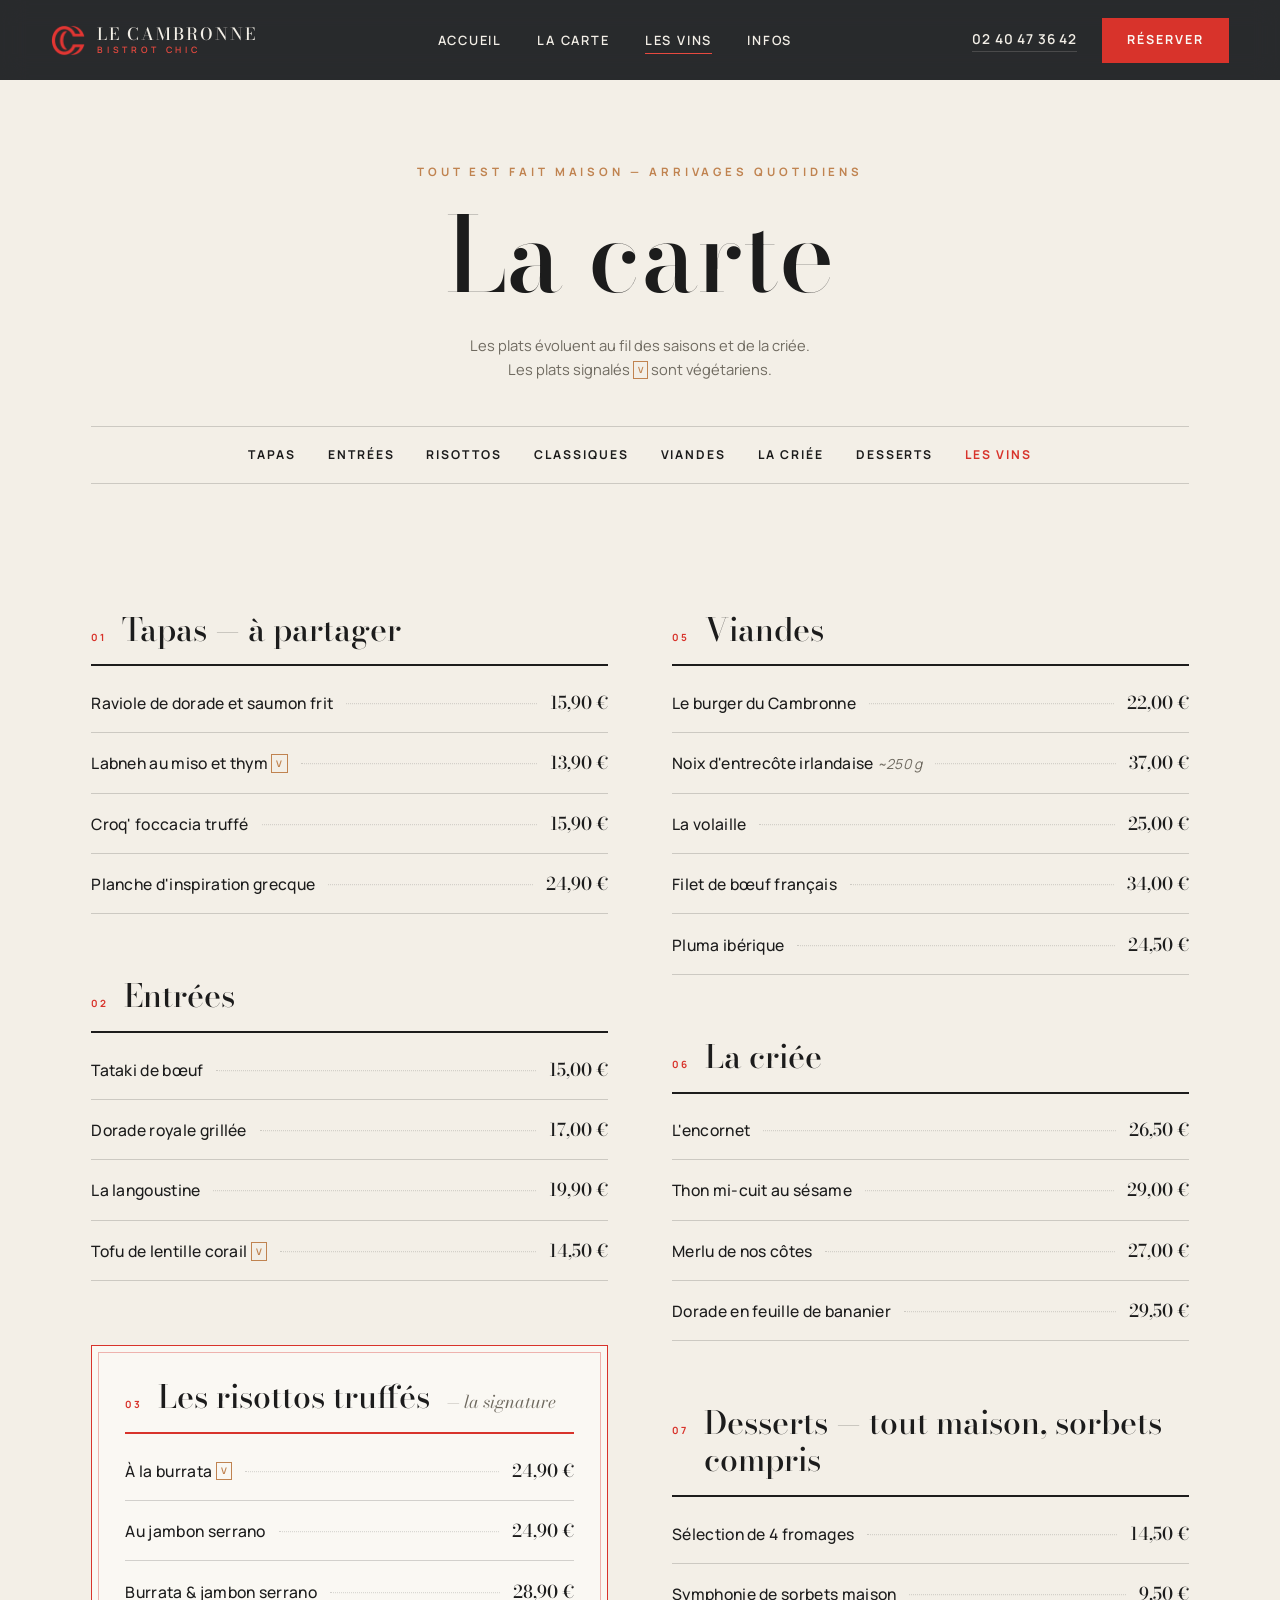
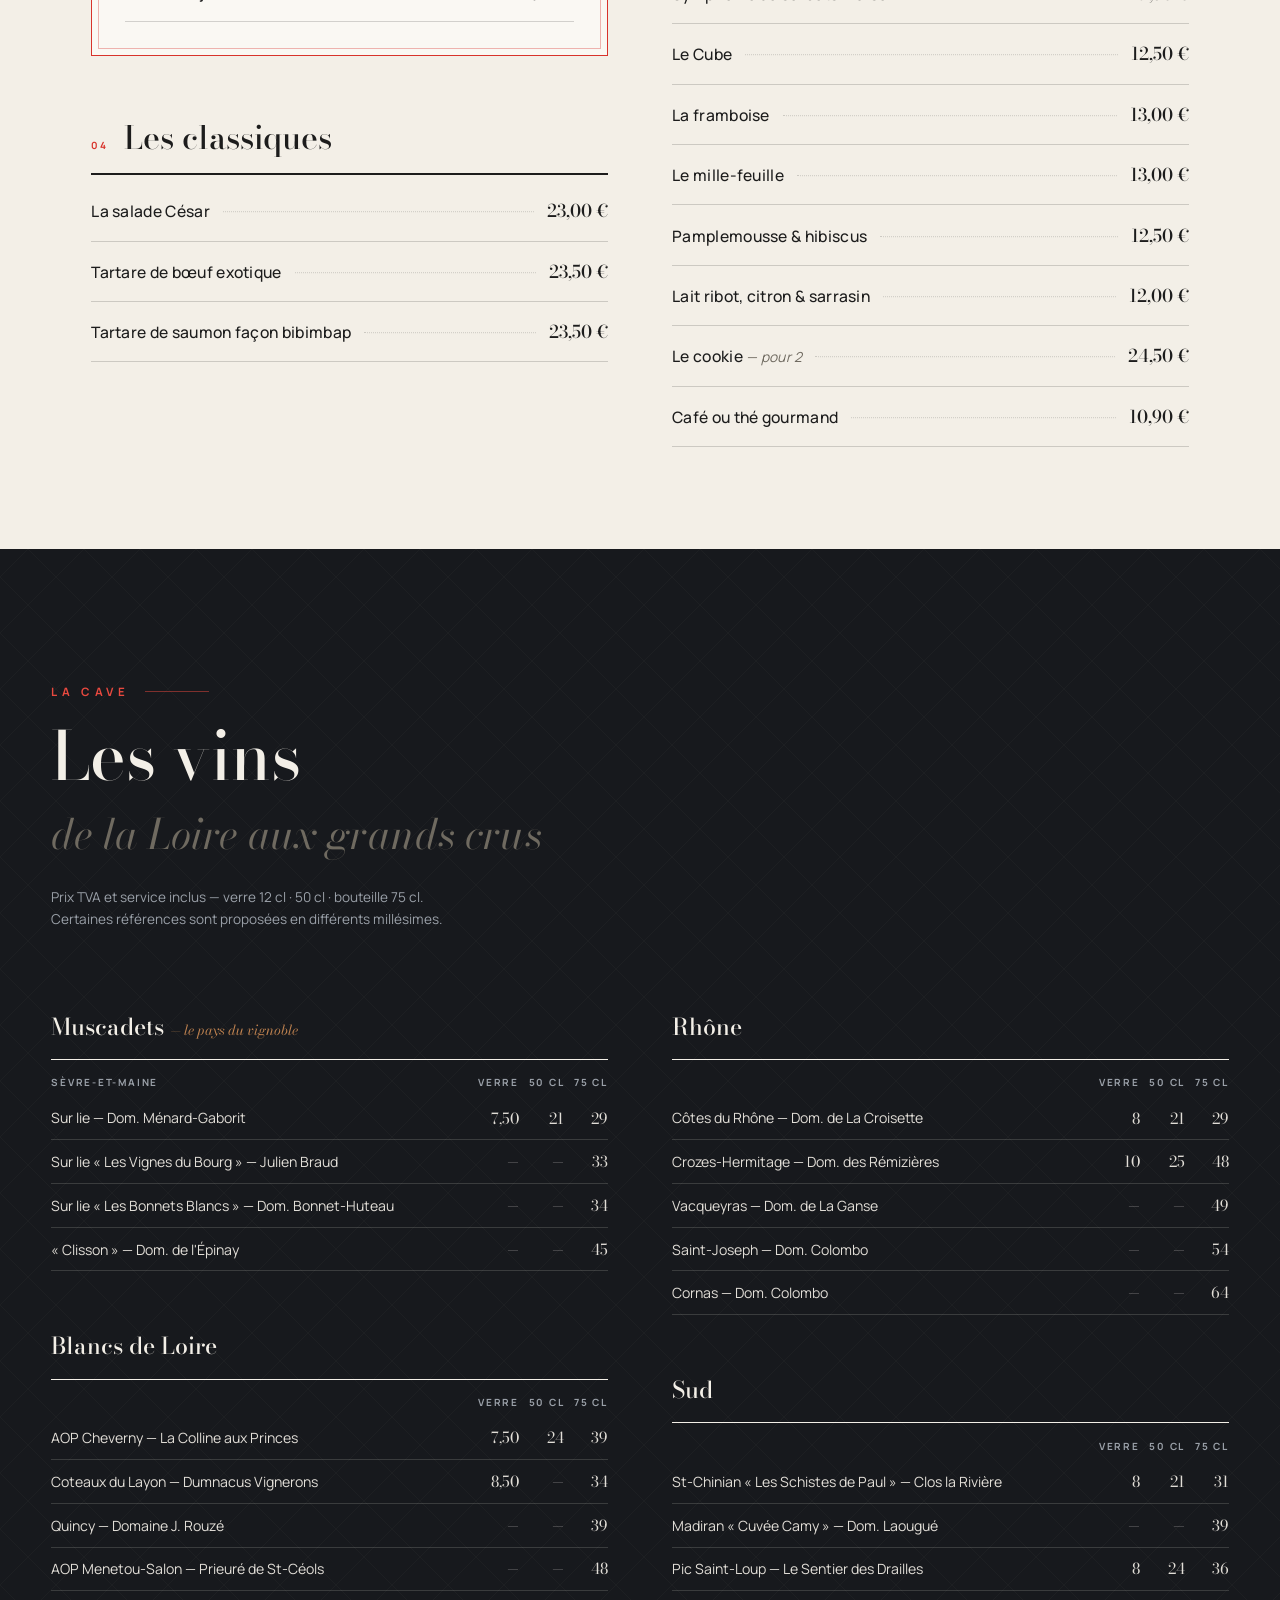
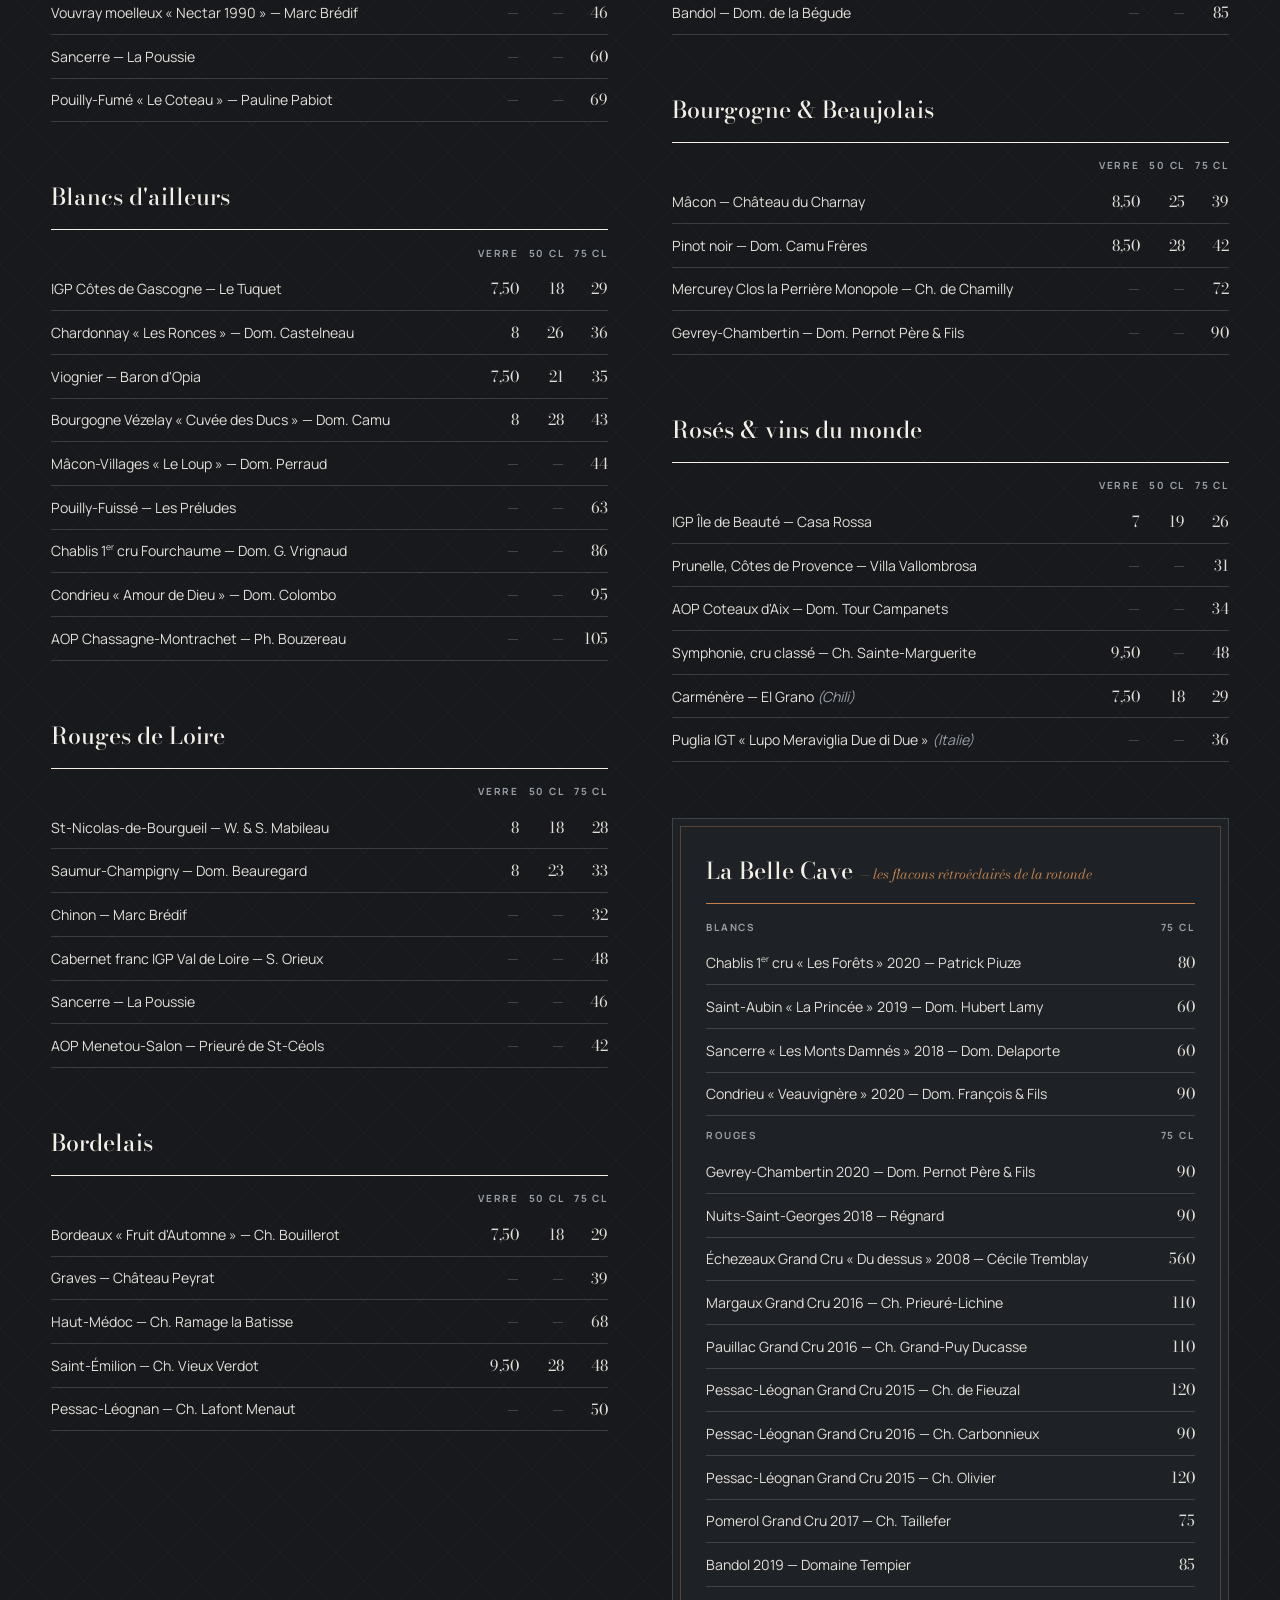
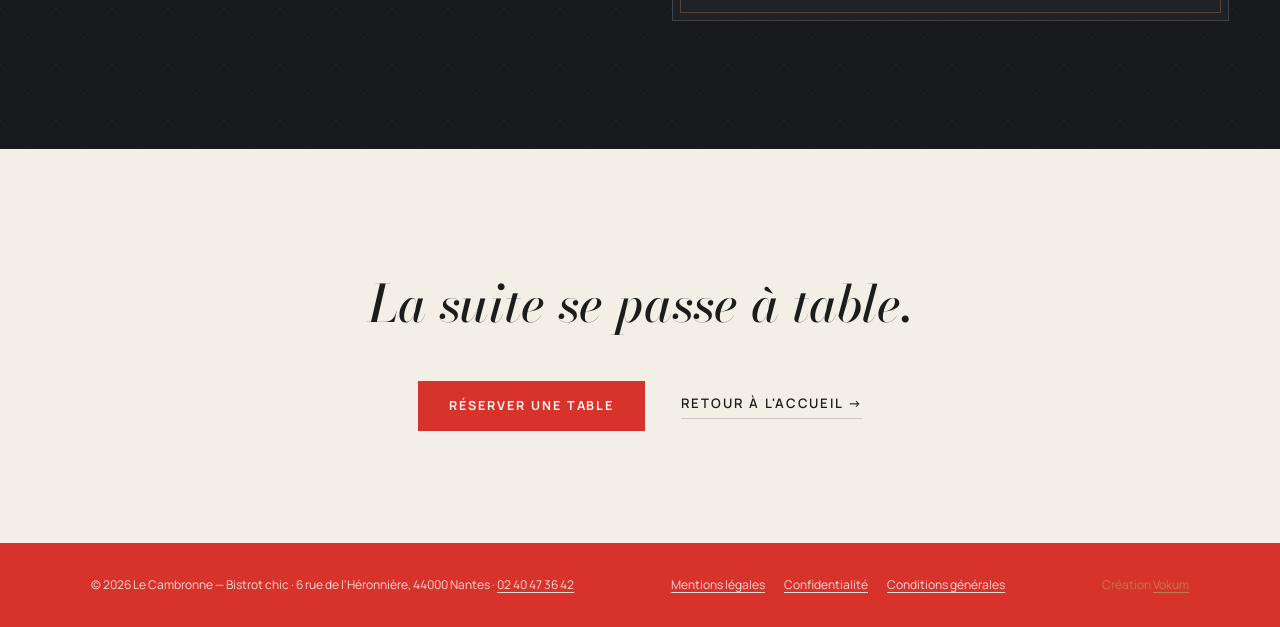
==== carte.html @ c0816c4e "Le Cambronne — intro typographique, pages légales complètes (mentions, confidentialité, CGV), crédit" ====
<!DOCTYPE html>
<html lang="fr">
<head>
  <meta charset="UTF-8">
  <meta name="viewport" content="width=device-width, initial-scale=1.0">
  <title>La carte — Le Cambronne, bistrot chic à Nantes</title>
  <meta name="description" content="Tapas, risottos truffés, criée du jour, viandes et desserts maison — la carte du Cambronne, bistrot chic à Nantes, et sa carte des vins de la Loire aux grands crus.">
  <link rel="canonical" href="https://www.lecambronne-bistrotchic.fr/carte.html">
  <meta property="og:type" content="website">
  <meta property="og:title" content="La carte — Le Cambronne, bistrot chic à Nantes">
  <meta property="og:description" content="Tapas, risottos truffés, criée du jour et desserts maison. 100 % fait maison, arrivages quotidiens.">
  <meta property="og:image" content="https://www.lecambronne-bistrotchic.fr/assets/img/table-dressage-bibliotheque.jpg">
  <meta property="og:locale" content="fr_FR">
  <link rel="icon" type="image/png" href="assets/img/le_c.png">
  <link rel="preconnect" href="https://fonts.googleapis.com">
  <link rel="preconnect" href="https://fonts.gstatic.com" crossorigin>
  <link href="https://fonts.googleapis.com/css2?family=Bodoni+Moda:ital,opsz,wght@0,6..96,400;0,6..96,500;0,6..96,600;1,6..96,400;1,6..96,500&family=Manrope:wght@400;500;600;700&display=swap" rel="stylesheet">
  <link rel="stylesheet" href="styles.css">
  <link rel="stylesheet" href="carte.css">
</head>
<body class="page-carte">

  <header class="nav nav--fond" id="nav">
    <div class="nav__inner">
      <a class="nav__brand" href="index.html" aria-label="Le Cambronne — accueil">
        <img src="assets/img/le_c.png" alt="" width="34" height="34" class="nav__c">
        <span class="nav__name">Le&nbsp;Cambronne<em>Bistrot&nbsp;chic</em></span>
      </a>
      <nav class="nav__links" aria-label="Navigation principale">
        <a href="index.html">Accueil</a>
        <a href="#carte" class="actif">La carte</a>
        <a href="#vins">Les vins</a>
        <a href="index.html#infos">Infos</a>
      </nav>
      <div class="nav__actions">
        <a class="nav__tel" href="tel:+33240473642">02 40 47 36 42</a>
        <a class="btn btn--rouge" href="https://app.overfull.fr/booking/?key_id=eyJ0eXAiOiJKV1QiLCJhbGciOiJIUzI1NiJ9.eyJrZXkiOjM5OH0.rPe6TVAcPLuRfk063mEUmEJoc5pPB_0tdmh7DfiwfVk&source=Web" target="_blank" rel="noopener">Réserver</a>
      </div>
      <button class="nav__burger" id="burger" aria-label="Ouvrir le menu" aria-expanded="false">
        <span></span><span></span>
      </button>
    </div>
  </header>

  <div class="mobilemenu" id="mobilemenu" aria-hidden="true">
    <nav class="mobilemenu__links" aria-label="Menu mobile">
      <a href="index.html"><small>·</small>Accueil</a>
      <a href="#carte"><small>I</small>La carte</a>
      <a href="#vins"><small>II</small>Les vins</a>
      <a href="index.html#infos"><small>III</small>Infos pratiques</a>
    </nav>
    <div class="mobilemenu__foot">
      <a class="btn btn--rouge" href="https://app.overfull.fr/booking/?key_id=eyJ0eXAiOiJKV1QiLCJhbGciOiJIUzI1NiJ9.eyJrZXkiOjM5OH0.rPe6TVAcPLuRfk063mEUmEJoc5pPB_0tdmh7DfiwfVk&source=Web" target="_blank" rel="noopener">Réserver une table</a>
      <a href="tel:+33240473642">02 40 47 36 42</a>
      <p>6 rue de l'Héronnière, Nantes — 7 j/7</p>
    </div>
  </div>

  <main>

    <!-- ===================== EN-TÊTE DE CARTE ===================== -->
    <section class="carte-hero">
      <p class="carte-hero__sur">Tout est fait maison — arrivages quotidiens</p>
      <h1 class="carte-hero__titre">La carte</h1>
      <p class="carte-hero__note">Les plats évoluent au fil des saisons et de la criée.<br>
      Les plats signalés <span class="veg" aria-label="végétarien">V</span> sont végétariens.</p>
      <nav class="carte-hero__sommaire" aria-label="Sommaire de la carte">
        <a href="#tapas">Tapas</a>
        <a href="#entrees">Entrées</a>
        <a href="#risottos">Risottos</a>
        <a href="#classiques">Classiques</a>
        <a href="#viandes">Viandes</a>
        <a href="#criee">La criée</a>
        <a href="#desserts">Desserts</a>
        <a href="#vins" class="carte-hero__sommaire-vins">Les vins</a>
      </nav>
    </section>

    <!-- ===================== LA CARTE ===================== -->
    <section class="menu" id="carte">

      <div class="menu__colonne">

        <article class="menu__bloc reveal" id="tapas">
          <h2><span>01</span>Tapas — à partager</h2>
          <ul class="plats">
            <li><div class="plats__ligne"><h3>Raviole de dorade et saumon frit</h3><span class="plats__filet"></span><p class="plats__prix">15,90&nbsp;€</p></div></li>
            <li><div class="plats__ligne"><h3>Labneh au miso et thym <span class="veg">V</span></h3><span class="plats__filet"></span><p class="plats__prix">13,90&nbsp;€</p></div></li>
            <li><div class="plats__ligne"><h3>Croq' foccacia truffé</h3><span class="plats__filet"></span><p class="plats__prix">15,90&nbsp;€</p></div></li>
            <li><div class="plats__ligne"><h3>Planche d'inspiration grecque</h3><span class="plats__filet"></span><p class="plats__prix">24,90&nbsp;€</p></div></li>
          </ul>
        </article>

        <article class="menu__bloc reveal" id="entrees">
          <h2><span>02</span>Entrées</h2>
          <ul class="plats">
            <li><div class="plats__ligne"><h3>Tataki de bœuf</h3><span class="plats__filet"></span><p class="plats__prix">15,00&nbsp;€</p></div></li>
            <li><div class="plats__ligne"><h3>Dorade royale grillée</h3><span class="plats__filet"></span><p class="plats__prix">17,00&nbsp;€</p></div></li>
            <li><div class="plats__ligne"><h3>La langoustine</h3><span class="plats__filet"></span><p class="plats__prix">19,90&nbsp;€</p></div></li>
            <li><div class="plats__ligne"><h3>Tofu de lentille corail <span class="veg">V</span></h3><span class="plats__filet"></span><p class="plats__prix">14,50&nbsp;€</p></div></li>
          </ul>
        </article>

        <article class="menu__bloc menu__bloc--signature reveal" id="risottos">
          <h2><span>03</span>Les risottos truffés <em>— la signature</em></h2>
          <ul class="plats">
            <li><div class="plats__ligne"><h3>À la burrata <span class="veg">V</span></h3><span class="plats__filet"></span><p class="plats__prix">24,90&nbsp;€</p></div></li>
            <li><div class="plats__ligne"><h3>Au jambon serrano</h3><span class="plats__filet"></span><p class="plats__prix">24,90&nbsp;€</p></div></li>
            <li><div class="plats__ligne"><h3>Burrata &amp; jambon serrano</h3><span class="plats__filet"></span><p class="plats__prix">28,90&nbsp;€</p></div></li>
          </ul>
        </article>

        <article class="menu__bloc reveal" id="classiques">
          <h2><span>04</span>Les classiques</h2>
          <ul class="plats">
            <li><div class="plats__ligne"><h3>La salade César</h3><span class="plats__filet"></span><p class="plats__prix">23,00&nbsp;€</p></div></li>
            <li><div class="plats__ligne"><h3>Tartare de bœuf exotique</h3><span class="plats__filet"></span><p class="plats__prix">23,50&nbsp;€</p></div></li>
            <li><div class="plats__ligne"><h3>Tartare de saumon façon bibimbap</h3><span class="plats__filet"></span><p class="plats__prix">23,50&nbsp;€</p></div></li>
          </ul>
        </article>

      </div>

      <div class="menu__colonne">

        <article class="menu__bloc reveal" id="viandes">
          <h2><span>05</span>Viandes</h2>
          <ul class="plats">
            <li><div class="plats__ligne"><h3>Le burger du Cambronne</h3><span class="plats__filet"></span><p class="plats__prix">22,00&nbsp;€</p></div></li>
            <li><div class="plats__ligne"><h3>Noix d'entrecôte irlandaise <em>~250&nbsp;g</em></h3><span class="plats__filet"></span><p class="plats__prix">37,00&nbsp;€</p></div></li>
            <li><div class="plats__ligne"><h3>La volaille</h3><span class="plats__filet"></span><p class="plats__prix">25,00&nbsp;€</p></div></li>
            <li><div class="plats__ligne"><h3>Filet de bœuf français</h3><span class="plats__filet"></span><p class="plats__prix">34,00&nbsp;€</p></div></li>
            <li><div class="plats__ligne"><h3>Pluma ibérique</h3><span class="plats__filet"></span><p class="plats__prix">24,50&nbsp;€</p></div></li>
          </ul>
        </article>

        <article class="menu__bloc reveal" id="criee">
          <h2><span>06</span>La criée</h2>
          <ul class="plats">
            <li><div class="plats__ligne"><h3>L'encornet</h3><span class="plats__filet"></span><p class="plats__prix">26,50&nbsp;€</p></div></li>
            <li><div class="plats__ligne"><h3>Thon mi-cuit au sésame</h3><span class="plats__filet"></span><p class="plats__prix">29,00&nbsp;€</p></div></li>
            <li><div class="plats__ligne"><h3>Merlu de nos côtes</h3><span class="plats__filet"></span><p class="plats__prix">27,00&nbsp;€</p></div></li>
            <li><div class="plats__ligne"><h3>Dorade en feuille de bananier</h3><span class="plats__filet"></span><p class="plats__prix">29,50&nbsp;€</p></div></li>
          </ul>
        </article>

        <article class="menu__bloc reveal" id="desserts">
          <h2><span>07</span>Desserts — tout maison, sorbets compris</h2>
          <ul class="plats">
            <li><div class="plats__ligne"><h3>Sélection de 4 fromages</h3><span class="plats__filet"></span><p class="plats__prix">14,50&nbsp;€</p></div></li>
            <li><div class="plats__ligne"><h3>Symphonie de sorbets maison</h3><span class="plats__filet"></span><p class="plats__prix">9,50&nbsp;€</p></div></li>
            <li><div class="plats__ligne"><h3>Le Cube</h3><span class="plats__filet"></span><p class="plats__prix">12,50&nbsp;€</p></div></li>
            <li><div class="plats__ligne"><h3>La framboise</h3><span class="plats__filet"></span><p class="plats__prix">13,00&nbsp;€</p></div></li>
            <li><div class="plats__ligne"><h3>Le mille-feuille</h3><span class="plats__filet"></span><p class="plats__prix">13,00&nbsp;€</p></div></li>
            <li><div class="plats__ligne"><h3>Pamplemousse &amp; hibiscus</h3><span class="plats__filet"></span><p class="plats__prix">12,50&nbsp;€</p></div></li>
            <li><div class="plats__ligne"><h3>Lait ribot, citron &amp; sarrasin</h3><span class="plats__filet"></span><p class="plats__prix">12,00&nbsp;€</p></div></li>
            <li><div class="plats__ligne"><h3>Le cookie <em>— pour 2</em></h3><span class="plats__filet"></span><p class="plats__prix">24,50&nbsp;€</p></div></li>
            <li><div class="plats__ligne"><h3>Café ou thé gourmand</h3><span class="plats__filet"></span><p class="plats__prix">10,90&nbsp;€</p></div></li>
          </ul>
        </article>

      </div>
    </section>

    <!-- ===================== LES VINS ===================== -->
    <section class="vins" id="vins">
      <div class="vins__entete reveal">
        <p class="acte__numero acte__numero--rouge">La cave</p>
        <h2 class="acte__titre">Les vins<br><em>de la Loire aux grands crus</em></h2>
        <p class="vins__note">Prix TVA et service inclus — verre 12&nbsp;cl · 50&nbsp;cl · bouteille 75&nbsp;cl.<br>Certaines références sont proposées en différents millésimes.</p>
      </div>

      <div class="vins__grille">

        <article class="vins__bloc reveal">
          <h3>Muscadets <em>— le pays du vignoble</em></h3>
          <table class="vins__table">
            <thead><tr><th scope="col">Sèvre-et-Maine</th><th scope="col">Verre</th><th scope="col">50&nbsp;cl</th><th scope="col">75&nbsp;cl</th></tr></thead>
            <tbody>
              <tr><td>Sur lie — Dom. Ménard-Gaborit</td><td>7,50</td><td>21</td><td>29</td></tr>
              <tr><td>Sur lie « Les Vignes du Bourg » — Julien Braud</td><td>—</td><td>—</td><td>33</td></tr>
              <tr><td>Sur lie « Les Bonnets Blancs » — Dom. Bonnet-Huteau</td><td>—</td><td>—</td><td>34</td></tr>
              <tr><td>« Clisson » — Dom. de l'Épinay</td><td>—</td><td>—</td><td>45</td></tr>
            </tbody>
          </table>
        </article>

        <article class="vins__bloc reveal">
          <h3>Blancs de Loire</h3>
          <table class="vins__table">
            <thead><tr><th scope="col"></th><th scope="col">Verre</th><th scope="col">50&nbsp;cl</th><th scope="col">75&nbsp;cl</th></tr></thead>
            <tbody>
              <tr><td>AOP Cheverny — La Colline aux Princes</td><td>7,50</td><td>24</td><td>39</td></tr>
              <tr><td>Coteaux du Layon — Dumnacus Vignerons</td><td>8,50</td><td>—</td><td>34</td></tr>
              <tr><td>Quincy — Domaine J. Rouzé</td><td>—</td><td>—</td><td>39</td></tr>
              <tr><td>AOP Menetou-Salon — Prieuré de St-Céols</td><td>—</td><td>—</td><td>48</td></tr>
              <tr><td>Vouvray moelleux « Nectar 1990 » — Marc Brédif</td><td>—</td><td>—</td><td>46</td></tr>
              <tr><td>Sancerre — La Poussie</td><td>—</td><td>—</td><td>60</td></tr>
              <tr><td>Pouilly-Fumé « Le Coteau » — Pauline Pabiot</td><td>—</td><td>—</td><td>69</td></tr>
            </tbody>
          </table>
        </article>

        <article class="vins__bloc reveal">
          <h3>Blancs d'ailleurs</h3>
          <table class="vins__table">
            <thead><tr><th scope="col"></th><th scope="col">Verre</th><th scope="col">50&nbsp;cl</th><th scope="col">75&nbsp;cl</th></tr></thead>
            <tbody>
              <tr><td>IGP Côtes de Gascogne — Le Tuquet</td><td>7,50</td><td>18</td><td>29</td></tr>
              <tr><td>Chardonnay « Les Ronces » — Dom. Castelneau</td><td>8</td><td>26</td><td>36</td></tr>
              <tr><td>Viognier — Baron d'Opia</td><td>7,50</td><td>21</td><td>35</td></tr>
              <tr><td>Bourgogne Vézelay « Cuvée des Ducs » — Dom. Camu</td><td>8</td><td>28</td><td>43</td></tr>
              <tr><td>Mâcon-Villages « Le Loup » — Dom. Perraud</td><td>—</td><td>—</td><td>44</td></tr>
              <tr><td>Pouilly-Fuissé — Les Préludes</td><td>—</td><td>—</td><td>63</td></tr>
              <tr><td>Chablis 1<sup>er</sup> cru Fourchaume — Dom. G. Vrignaud</td><td>—</td><td>—</td><td>86</td></tr>
              <tr><td>Condrieu « Amour de Dieu » — Dom. Colombo</td><td>—</td><td>—</td><td>95</td></tr>
              <tr><td>AOP Chassagne-Montrachet — Ph. Bouzereau</td><td>—</td><td>—</td><td>105</td></tr>
            </tbody>
          </table>
        </article>

        <article class="vins__bloc reveal">
          <h3>Rouges de Loire</h3>
          <table class="vins__table">
            <thead><tr><th scope="col"></th><th scope="col">Verre</th><th scope="col">50&nbsp;cl</th><th scope="col">75&nbsp;cl</th></tr></thead>
            <tbody>
              <tr><td>St-Nicolas-de-Bourgueil — W. &amp; S. Mabileau</td><td>8</td><td>18</td><td>28</td></tr>
              <tr><td>Saumur-Champigny — Dom. Beauregard</td><td>8</td><td>23</td><td>33</td></tr>
              <tr><td>Chinon — Marc Brédif</td><td>—</td><td>—</td><td>32</td></tr>
              <tr><td>Cabernet franc IGP Val de Loire — S. Orieux</td><td>—</td><td>—</td><td>48</td></tr>
              <tr><td>Sancerre — La Poussie</td><td>—</td><td>—</td><td>46</td></tr>
              <tr><td>AOP Menetou-Salon — Prieuré de St-Céols</td><td>—</td><td>—</td><td>42</td></tr>
            </tbody>
          </table>
        </article>

        <article class="vins__bloc reveal">
          <h3>Bordelais</h3>
          <table class="vins__table">
            <thead><tr><th scope="col"></th><th scope="col">Verre</th><th scope="col">50&nbsp;cl</th><th scope="col">75&nbsp;cl</th></tr></thead>
            <tbody>
              <tr><td>Bordeaux « Fruit d'Automne » — Ch. Bouillerot</td><td>7,50</td><td>18</td><td>29</td></tr>
              <tr><td>Graves — Château Peyrat</td><td>—</td><td>—</td><td>39</td></tr>
              <tr><td>Haut-Médoc — Ch. Ramage la Batisse</td><td>—</td><td>—</td><td>68</td></tr>
              <tr><td>Saint-Émilion — Ch. Vieux Verdot</td><td>9,50</td><td>28</td><td>48</td></tr>
              <tr><td>Pessac-Léognan — Ch. Lafont Menaut</td><td>—</td><td>—</td><td>50</td></tr>
            </tbody>
          </table>
        </article>

        <article class="vins__bloc reveal">
          <h3>Rhône</h3>
          <table class="vins__table">
            <thead><tr><th scope="col"></th><th scope="col">Verre</th><th scope="col">50&nbsp;cl</th><th scope="col">75&nbsp;cl</th></tr></thead>
            <tbody>
              <tr><td>Côtes du Rhône — Dom. de La Croisette</td><td>8</td><td>21</td><td>29</td></tr>
              <tr><td>Crozes-Hermitage — Dom. des Rémizières</td><td>10</td><td>25</td><td>48</td></tr>
              <tr><td>Vacqueyras — Dom. de La Ganse</td><td>—</td><td>—</td><td>49</td></tr>
              <tr><td>Saint-Joseph — Dom. Colombo</td><td>—</td><td>—</td><td>54</td></tr>
              <tr><td>Cornas — Dom. Colombo</td><td>—</td><td>—</td><td>64</td></tr>
            </tbody>
          </table>
        </article>

        <article class="vins__bloc reveal">
          <h3>Sud</h3>
          <table class="vins__table">
            <thead><tr><th scope="col"></th><th scope="col">Verre</th><th scope="col">50&nbsp;cl</th><th scope="col">75&nbsp;cl</th></tr></thead>
            <tbody>
              <tr><td>St-Chinian « Les Schistes de Paul » — Clos la Rivière</td><td>8</td><td>21</td><td>31</td></tr>
              <tr><td>Madiran « Cuvée Camy » — Dom. Laougué</td><td>—</td><td>—</td><td>39</td></tr>
              <tr><td>Pic Saint-Loup — Le Sentier des Drailles</td><td>8</td><td>24</td><td>36</td></tr>
              <tr><td>Bandol — Dom. de la Bégude</td><td>—</td><td>—</td><td>85</td></tr>
            </tbody>
          </table>
        </article>

        <article class="vins__bloc reveal">
          <h3>Bourgogne &amp; Beaujolais</h3>
          <table class="vins__table">
            <thead><tr><th scope="col"></th><th scope="col">Verre</th><th scope="col">50&nbsp;cl</th><th scope="col">75&nbsp;cl</th></tr></thead>
            <tbody>
              <tr><td>Mâcon — Château du Charnay</td><td>8,50</td><td>25</td><td>39</td></tr>
              <tr><td>Pinot noir — Dom. Camu Frères</td><td>8,50</td><td>28</td><td>42</td></tr>
              <tr><td>Mercurey Clos la Perrière Monopole — Ch. de Chamilly</td><td>—</td><td>—</td><td>72</td></tr>
              <tr><td>Gevrey-Chambertin — Dom. Pernot Père &amp; Fils</td><td>—</td><td>—</td><td>90</td></tr>
            </tbody>
          </table>
        </article>

        <article class="vins__bloc reveal">
          <h3>Rosés &amp; vins du monde</h3>
          <table class="vins__table">
            <thead><tr><th scope="col"></th><th scope="col">Verre</th><th scope="col">50&nbsp;cl</th><th scope="col">75&nbsp;cl</th></tr></thead>
            <tbody>
              <tr><td>IGP Île de Beauté — Casa Rossa</td><td>7</td><td>19</td><td>26</td></tr>
              <tr><td>Prunelle, Côtes de Provence — Villa Vallombrosa</td><td>—</td><td>—</td><td>31</td></tr>
              <tr><td>AOP Coteaux d'Aix — Dom. Tour Campanets</td><td>—</td><td>—</td><td>34</td></tr>
              <tr><td>Symphonie, cru classé — Ch. Sainte-Marguerite</td><td>9,50</td><td>—</td><td>48</td></tr>
              <tr><td>Carménère — El Grano <em>(Chili)</em></td><td>7,50</td><td>18</td><td>29</td></tr>
              <tr><td>Puglia IGT « Lupo Meraviglia Due di Due » <em>(Italie)</em></td><td>—</td><td>—</td><td>36</td></tr>
            </tbody>
          </table>
        </article>

        <article class="vins__bloc vins__bloc--belle reveal">
          <h3>La Belle Cave <em>— les flacons rétroéclairés de la rotonde</em></h3>
          <table class="vins__table">
            <thead><tr><th scope="col">Blancs</th><th scope="col" colspan="3">75&nbsp;cl</th></tr></thead>
            <tbody>
              <tr><td>Chablis 1<sup>er</sup> cru « Les Forêts » 2020 — Patrick Piuze</td><td colspan="3">80</td></tr>
              <tr><td>Saint-Aubin « La Princée » 2019 — Dom. Hubert Lamy</td><td colspan="3">60</td></tr>
              <tr><td>Sancerre « Les Monts Damnés » 2018 — Dom. Delaporte</td><td colspan="3">60</td></tr>
              <tr><td>Condrieu « Veauvignère » 2020 — Dom. François &amp; Fils</td><td colspan="3">90</td></tr>
            </tbody>
            <thead><tr><th scope="col">Rouges</th><th scope="col" colspan="3">75&nbsp;cl</th></tr></thead>
            <tbody>
              <tr><td>Gevrey-Chambertin 2020 — Dom. Pernot Père &amp; Fils</td><td colspan="3">90</td></tr>
              <tr><td>Nuits-Saint-Georges 2018 — Régnard</td><td colspan="3">90</td></tr>
              <tr><td>Échezeaux Grand Cru « Du dessus » 2008 — Cécile Tremblay</td><td colspan="3">560</td></tr>
              <tr><td>Margaux Grand Cru 2016 — Ch. Prieuré-Lichine</td><td colspan="3">110</td></tr>
              <tr><td>Pauillac Grand Cru 2016 — Ch. Grand-Puy Ducasse</td><td colspan="3">110</td></tr>
              <tr><td>Pessac-Léognan Grand Cru 2015 — Ch. de Fieuzal</td><td colspan="3">120</td></tr>
              <tr><td>Pessac-Léognan Grand Cru 2016 — Ch. Carbonnieux</td><td colspan="3">90</td></tr>
              <tr><td>Pessac-Léognan Grand Cru 2015 — Ch. Olivier</td><td colspan="3">120</td></tr>
              <tr><td>Pomerol Grand Cru 2017 — Ch. Taillefer</td><td colspan="3">75</td></tr>
              <tr><td>Bandol 2019 — Domaine Tempier</td><td colspan="3">85</td></tr>
            </tbody>
          </table>
        </article>

      </div>
    </section>

    <!-- ===================== CTA FINAL ===================== -->
    <section class="carte-cta">
      <p class="carte-cta__phrase reveal">La suite se passe à table.</p>
      <div class="carte-cta__actions reveal">
        <a class="btn btn--rouge btn--grand" href="https://app.overfull.fr/booking/?key_id=eyJ0eXAiOiJKV1QiLCJhbGciOiJIUzI1NiJ9.eyJrZXkiOjM5OH0.rPe6TVAcPLuRfk063mEUmEJoc5pPB_0tdmh7DfiwfVk&source=Web" target="_blank" rel="noopener">Réserver une table</a>
        <a class="hero__lien-carte" href="index.html">Retour à l'accueil <span aria-hidden="true">→</span></a>
      </div>
    </section>

  </main>

  <footer class="footer footer--simple">
    <div class="footer__mentions">
      <p>© <span id="annee">2026</span> Le Cambronne — Bistrot chic · 6 rue de l'Héronnière, 44000 Nantes · <a href="tel:+33240473642">02 40 47 36 42</a></p>
      <p class="footer__liens">
        <a href="mentions-legales.html">Mentions légales</a>
        <a href="confidentialite.html">Confidentialité</a>
        <a href="cgv.html">Conditions générales</a>
      </p>
      <p class="footer__credit">Création <a href="https://vokumagency.com" target="_blank" rel="noopener">Vokum</a></p>
    </div>
  </footer>

  <script src="main.js" defer></script>
</body>
</html>
---- styles.css ----
/* ==========================================================================
   LE CAMBRONNE — Bistrot chic, Nantes Graslin
   DA « Velours & Charbon » : rouge Cambronne, charbon, cuivre, ivoire.
   Bodoni Moda (didone) + Manrope (labels & corps).
   ========================================================================== */

:root {
  --charbon: #17191d;
  --charbon-2: #1e2126;
  --charbon-3: #262a30;
  --ivoire: #f3efe7;
  --ivoire-2: #eae4d8;
  --blanc: #faf8f3;
  --encre: #1c1c1c;
  --rouge: #d8332b;
  --rouge-vif: #e8493f;
  --cuivre: #c08350;
  --gris-nuit: #9aa0a8;
  --gris-jour: #6f6a60;
  --filet-nuit: rgba(243, 239, 231, 0.16);
  --filet-jour: rgba(28, 28, 28, 0.18);

  --didone: "Bodoni Moda", "Didot", serif;
  --sans: "Manrope", "Helvetica Neue", sans-serif;

  --gouttiere: clamp(1.25rem, 4vw, 4.5rem);
  --transition-douce: cubic-bezier(0.22, 1, 0.36, 1);
  --transition-scene: cubic-bezier(0.7, 0, 0.2, 1);
}

* { margin: 0; padding: 0; box-sizing: border-box; }

html { scroll-behavior: smooth; }

body {
  font-family: var(--sans);
  font-size: 1rem;
  line-height: 1.65;
  color: var(--encre);
  background: var(--charbon);
  -webkit-font-smoothing: antialiased;
}

img { display: block; max-width: 100%; height: auto; }

a { color: inherit; }

sup { font-size: 0.6em; }

::selection { background: var(--rouge); color: var(--ivoire); }

/* ==========================================================================
   Boutons & liens
   ========================================================================== */

.btn {
  display: inline-block;
  font-family: var(--sans);
  font-size: 0.78rem;
  font-weight: 700;
  letter-spacing: 0.16em;
  text-transform: uppercase;
  text-decoration: none;
  padding: 0.9em 1.9em;
  border: 1px solid transparent;
  transition: background-color 0.35s var(--transition-douce),
              color 0.35s var(--transition-douce),
              border-color 0.35s var(--transition-douce);
}

.btn--grand { padding: 1.1em 2.4em; }

.btn--rouge {
  background: var(--rouge);
  color: var(--blanc);
  border-color: var(--rouge);
}
.btn--rouge:hover { background: transparent; color: var(--rouge-vif); border-color: var(--rouge-vif); }
.acte--ivoire .btn--rouge:hover, .acte--blanc .btn--rouge:hover { color: var(--rouge); border-color: var(--rouge); }

.btn--encre {
  background: transparent;
  color: var(--encre);
  border-color: var(--encre);
}
.btn--encre:hover { background: var(--encre); color: var(--ivoire); }

.btn--ivoire {
  background: transparent;
  color: var(--ivoire);
  border-color: var(--filet-nuit);
}
.btn--ivoire:hover { border-color: var(--ivoire); background: var(--ivoire); color: var(--charbon); }

/* ==========================================================================
   Navigation
   ========================================================================== */

.nav {
  position: fixed;
  inset: 0 0 auto 0;
  z-index: 100;
  transition: background-color 0.4s ease, box-shadow 0.4s ease, transform 0.4s var(--transition-douce);
}

.nav--fond {
  background: rgba(23, 25, 29, 0.92);
  backdrop-filter: blur(12px);
  -webkit-backdrop-filter: blur(12px);
  box-shadow: 0 1px 0 var(--filet-nuit);
}

.nav--cache { transform: translateY(-100%); }

.nav__inner {
  display: flex;
  align-items: center;
  justify-content: space-between;
  gap: 2rem;
  padding: 1.1rem var(--gouttiere);
}

.nav__brand {
  display: flex;
  align-items: center;
  gap: 0.75rem;
  text-decoration: none;
  color: var(--ivoire);
}

.nav__c { width: 34px; height: 34px; }

.nav__name {
  font-family: var(--didone);
  font-size: 1.05rem;
  font-weight: 500;
  letter-spacing: 0.12em;
  text-transform: uppercase;
  display: flex;
  flex-direction: column;
  line-height: 1.15;
}

.nav__name em {
  font-family: var(--sans);
  font-style: normal;
  font-size: 0.55rem;
  font-weight: 600;
  letter-spacing: 0.42em;
  color: var(--rouge-vif);
  text-transform: uppercase;
}

.nav__links {
  display: flex;
  gap: 2.2rem;
}

.nav__links a {
  position: relative;
  font-size: 0.8rem;
  font-weight: 600;
  letter-spacing: 0.14em;
  text-transform: uppercase;
  text-decoration: none;
  color: var(--ivoire);
  padding: 0.3em 0;
}

.nav__links a::after {
  content: "";
  position: absolute;
  left: 0; bottom: 0;
  width: 100%;
  height: 1px;
  background: var(--rouge-vif);
  transform: scaleX(0);
  transform-origin: right;
  transition: transform 0.4s var(--transition-douce);
}

.nav__links a:hover::after,
.nav__links a.actif::after {
  transform: scaleX(1);
  transform-origin: left;
}

.nav__actions { display: flex; align-items: center; gap: 1.6rem; }

.nav__tel {
  font-size: 0.85rem;
  font-weight: 600;
  letter-spacing: 0.06em;
  color: var(--ivoire);
  text-decoration: none;
  border-bottom: 1px solid var(--filet-nuit);
  transition: border-color 0.3s ease, color 0.3s ease;
}
.nav__tel:hover { color: var(--cuivre); border-color: var(--cuivre); }

.nav__burger {
  display: none;
  background: none;
  border: 0;
  width: 40px;
  height: 40px;
  cursor: pointer;
  flex-direction: column;
  justify-content: center;
  gap: 7px;
}
.nav__burger span {
  display: block;
  height: 1.5px;
  width: 26px;
  margin-inline: auto;
  background: var(--ivoire);
  transition: transform 0.35s var(--transition-douce), opacity 0.3s;
}
.nav__burger.ouvert span:first-child { transform: translateY(4.5px) rotate(45deg); }
.nav__burger.ouvert span:last-child { transform: translateY(-4.5px) rotate(-45deg); }

/* Menu mobile */
.mobilemenu {
  position: fixed;
  inset: 0;
  z-index: 90;
  background: var(--charbon);
  display: flex;
  flex-direction: column;
  justify-content: space-between;
  padding: 7rem var(--gouttiere) 3rem;
  opacity: 0;
  visibility: hidden;
  transition: opacity 0.45s var(--transition-douce), visibility 0.45s;
}
.mobilemenu.ouvert { opacity: 1; visibility: visible; }

.mobilemenu__links { display: flex; flex-direction: column; }

.mobilemenu__links a {
  display: flex;
  align-items: baseline;
  gap: 1rem;
  font-family: var(--didone);
  font-size: clamp(1.9rem, 8vw, 2.6rem);
  font-weight: 500;
  color: var(--ivoire);
  text-decoration: none;
  padding: 0.55rem 0;
  border-bottom: 1px solid var(--filet-nuit);
  opacity: 0;
  transform: translateY(18px);
  transition: opacity 0.5s var(--transition-douce), transform 0.5s var(--transition-douce);
}
.mobilemenu.ouvert .mobilemenu__links a { opacity: 1; transform: none; }
.mobilemenu.ouvert .mobilemenu__links a:nth-child(2) { transition-delay: 0.05s; }
.mobilemenu.ouvert .mobilemenu__links a:nth-child(3) { transition-delay: 0.1s; }
.mobilemenu.ouvert .mobilemenu__links a:nth-child(4) { transition-delay: 0.15s; }
.mobilemenu.ouvert .mobilemenu__links a:nth-child(5) { transition-delay: 0.2s; }
.mobilemenu.ouvert .mobilemenu__links a:nth-child(6) { transition-delay: 0.25s; }

.mobilemenu__links small {
  font-family: var(--sans);
  font-size: 0.7rem;
  font-weight: 600;
  letter-spacing: 0.2em;
  color: var(--rouge-vif);
  min-width: 1.6rem;
}

.mobilemenu__foot { display: flex; flex-direction: column; gap: 1rem; align-items: flex-start; }
.mobilemenu__foot a:not(.btn) { color: var(--ivoire); font-weight: 600; }
.mobilemenu__foot p { color: var(--gris-nuit); font-size: 0.85rem; }

/* ==========================================================================
   Hero
   ========================================================================== */

.hero {
  position: relative;
  min-height: 100svh;
  display: flex;
  align-items: flex-end;
  overflow: hidden;
  isolation: isolate;
}

.hero__media {
  position: absolute;
  inset: -12% 0 0 0;   /* débord haut pour la parallaxe en translation */
  z-index: -2;
}
.hero__media img {
  width: 100%;
  height: 100%;
  object-fit: cover;
  will-change: transform;
}

.hero__scrim {
  position: absolute;
  inset: 0;
  z-index: -1;
  background:
    linear-gradient(180deg, rgba(23,25,29,0.66) 0%, rgba(23,25,29,0.2) 34%, rgba(23,25,29,0.72) 78%, rgba(23,25,29,0.94) 100%);
}

.hero__vertical {
  position: absolute;
  top: 50%;
  right: calc(var(--gouttiere) / 2);
  transform: translateY(-50%);
  writing-mode: vertical-rl;
  font-size: 0.68rem;
  font-weight: 600;
  letter-spacing: 0.5em;
  text-transform: uppercase;
  color: rgba(243, 239, 231, 0.65);
}

.hero__content {
  width: 100%;
  padding: 0 var(--gouttiere) clamp(6.5rem, 13vh, 9rem);
}

.hero__sur {
  font-size: 0.75rem;
  font-weight: 600;
  letter-spacing: 0.34em;
  text-transform: uppercase;
  color: var(--cuivre);
  margin-bottom: 1.4rem;
  text-shadow: 0 1px 14px rgba(23, 25, 29, 0.7);
}

.hero__title {
  font-family: var(--didone);
  font-weight: 500;
  color: var(--ivoire);
  line-height: 0.92;
  margin-bottom: 1.8rem;
}

.hero__line {
  display: block;
  overflow: hidden;
}

.hero__line { font-size: clamp(2rem, 5vw, 3.4rem); font-style: italic; font-weight: 400; }
.hero__line--big { font-size: clamp(3.6rem, 11.5vw, 9.5rem); font-style: normal; letter-spacing: 0.01em; }

/* reveal typographique — déclenché à la levée du rideau (body.intro-finie) */
.js .hero__title .hero__line,
.js .hero__pitch,
.js .hero__cta,
.js .hero__sur,
.js .hero__bandeau {
  opacity: 0;
  transform: translateY(0.55em);
}
.js .hero__bandeau { transform: translateY(0); }

.intro-finie .hero__title .hero__line { animation: heroLigne 0.9s var(--transition-douce) forwards; }
.intro-finie .hero__title .hero__line--big { animation-delay: 0.12s; }
.intro-finie .hero__sur { animation: heroLigne 0.7s var(--transition-douce) forwards; }
.intro-finie .hero__pitch { animation: heroLigne 0.8s var(--transition-douce) 0.25s forwards; }
.intro-finie .hero__cta { animation: heroLigne 0.8s var(--transition-douce) 0.35s forwards; }
.intro-finie .hero__bandeau { animation: heroLigne 0.8s var(--transition-douce) 0.5s forwards; }

@keyframes heroLigne {
  to { opacity: 1; transform: translateY(0); }
}

.hero__pitch {
  font-size: clamp(1rem, 1.5vw, 1.2rem);
  color: rgba(243, 239, 231, 0.92);
  text-shadow: 0 1px 14px rgba(23, 25, 29, 0.7);
  max-width: 34em;
  margin-bottom: 2.2rem;
}

.hero__cta {
  display: flex;
  align-items: center;
  gap: 2rem;
  flex-wrap: wrap;
}

/* ==========================================================================
   Rideau d'ouverture — lever de rideau sur la salle
   ========================================================================== */

.rideau {
  position: fixed;
  inset: 0;
  z-index: 300;
  background: var(--charbon);
  display: flex;
  align-items: center;
  justify-content: center;
  overflow: hidden;
  touch-action: none;
  overscroll-behavior: contain;
  /* L'écran se rétracte vers le haut : révélation propre du hero, sans rideau */
  clip-path: inset(0 0 0 0);
  transition: clip-path 0.9s var(--transition-scene), visibility 0s linear 0.9s;
}
.rideau--leve {
  clip-path: inset(0 0 100% 0);
  visibility: hidden;
}

.rideau__coeur {
  position: relative;
  display: flex;
  flex-direction: column;
  align-items: center;
  gap: 1.15rem;
  transition: opacity 0.5s ease, transform 0.7s var(--transition-douce);
}
.rideau--leve .rideau__coeur {
  opacity: 0;
  transform: translateY(-10px);
}

.rideau__c {
  width: 66px;
  height: 66px;
  opacity: 0;
  animation: rideauFade 0.7s var(--transition-douce) 0.1s forwards;
}

/* Nom révélé par un balayage d'encre gauche → droite */
.rideau__nom {
  font-family: var(--didone);
  font-size: clamp(1.9rem, 5vw, 2.9rem);
  font-weight: 500;
  letter-spacing: 0.16em;
  text-transform: uppercase;
  color: var(--ivoire);
  clip-path: inset(0 100% 0 0);
  animation: nomBalayage 0.95s var(--transition-scene) 0.25s forwards;
}

.rideau__filet {
  width: 0;
  height: 1px;
  background: var(--cuivre);
  animation: rideauFilet 0.7s var(--transition-douce) 0.75s forwards;
}

.rideau__sous {
  font-family: var(--sans);
  font-size: 0.64rem;
  font-weight: 700;
  letter-spacing: 0.52em;
  text-transform: uppercase;
  color: var(--cuivre);
  opacity: 0;
  animation: rideauFade 0.6s var(--transition-douce) 0.95s forwards;
}

@keyframes rideauFade {
  from { opacity: 0; transform: translateY(10px); }
  to { opacity: 1; transform: translateY(0); }
}
@keyframes nomBalayage {
  from { clip-path: inset(0 100% 0 0); }
  to { clip-path: inset(0 0 0 0); }
}
@keyframes rideauFilet { to { width: 130px; } }

/* ==========================================================================
   Placeholders photo — à remplacer par les vraies images client
   ========================================================================== */

.ph {
  position: relative;
  display: flex;
  flex-direction: column;
  align-items: center;
  justify-content: center;
  gap: 0.5rem;
  text-align: center;
  padding: 1.5rem;
  border: 1px solid var(--filet-jour);
  background: var(--ivoire-2);
  overflow: hidden;
}
.ph::before {
  content: "";
  position: absolute;
  inset: 7px;
  border: 1px dashed var(--filet-jour);
  pointer-events: none;
}

.ph--43 { aspect-ratio: 4 / 3; }
.ph--32 { aspect-ratio: 3 / 2; }
.ph--21 { aspect-ratio: 21 / 9; }

.ph__c {
  width: 44px;
  height: 44px;
  opacity: 0.14;
  margin-bottom: 0.4rem;
}

.ph__label {
  font-size: 0.62rem;
  font-weight: 700;
  letter-spacing: 0.3em;
  text-transform: uppercase;
  color: var(--gris-jour);
}

.ph__sujet {
  font-family: var(--didone);
  font-style: italic;
  font-size: 1.05rem;
  color: var(--encre);
  line-height: 1.3;
}

.ph--nuit {
  background: var(--charbon-2);
  border-color: var(--filet-nuit);
}
.ph--nuit::before { border-color: var(--filet-nuit); }
.ph--nuit .ph__label { color: var(--gris-nuit); }
.ph--nuit .ph__sujet { color: var(--ivoire); }

.hero__lien-carte {
  font-size: 0.82rem;
  font-weight: 600;
  letter-spacing: 0.14em;
  text-transform: uppercase;
  color: var(--ivoire);
  text-decoration: none;
  border-bottom: 1px solid var(--filet-nuit);
  padding-bottom: 0.25em;
  transition: color 0.3s, border-color 0.3s;
}
.hero__lien-carte span { display: inline-block; transition: transform 0.35s var(--transition-douce); }
.hero__lien-carte:hover { color: var(--cuivre); border-color: var(--cuivre); }
.hero__lien-carte:hover span { transform: translateX(5px); }

.hero__bandeau {
  position: absolute;
  left: 0; right: 0; bottom: 0;
  display: flex;
  justify-content: space-between;
  align-items: center;
  gap: 1.5rem;
  padding: 1.1rem var(--gouttiere);
  border-top: 1px solid var(--filet-nuit);
  color: rgba(243, 239, 231, 0.85);
  font-size: 0.78rem;
  letter-spacing: 0.08em;
}
.hero__bandeau a { text-decoration: none; }
.hero__bandeau strong { color: var(--ivoire); font-weight: 700; }
.hero__bandeau-fm { color: var(--cuivre); text-transform: uppercase; letter-spacing: 0.2em; font-size: 0.68rem; font-weight: 700; }

/* ==========================================================================
   Structure des actes
   ========================================================================== */

.acte { padding: clamp(3.5rem, 7vw, 5.5rem) var(--gouttiere); }

.acte--ivoire { background: var(--ivoire); color: var(--encre); }
.acte--blanc { background: var(--blanc); color: var(--encre); }

.acte--charbon {
  background:
    /* trame géométrique — écho des carreaux de ciment de la salle */
    url("data:image/svg+xml,%3Csvg xmlns='http://www.w3.org/2000/svg' width='56' height='56'%3E%3Cpath d='M28 0L56 28 28 56 0 28z' fill='none' stroke='%23f3efe7' stroke-opacity='0.028'/%3E%3C/svg%3E"),
    var(--charbon);
  color: var(--ivoire);
}

.acte__entete {
  max-width: 1200px;
  margin: 0 auto clamp(2rem, 4vw, 3rem);
}

.acte__numero {
  display: inline-flex;
  align-items: center;
  gap: 1rem;
  font-size: 0.72rem;
  font-weight: 700;
  letter-spacing: 0.4em;
  text-transform: uppercase;
  color: var(--gris-jour);
  margin-bottom: 1.2rem;
}
.acte__numero::after {
  content: "";
  width: 64px;
  height: 1px;
  background: currentColor;
  opacity: 0.5;
}
.acte__numero--rouge { color: var(--rouge-vif); }

.acte__titre {
  font-family: var(--didone);
  font-size: clamp(2.3rem, 5.4vw, 4.2rem);
  font-weight: 500;
  line-height: 1.04;
}

.acte__titre em {
  font-style: italic;
  font-weight: 400;
  font-size: 0.62em;
  color: var(--gris-jour);
}
.acte--charbon .acte__titre em { color: var(--gris-nuit); }

/* Lettrine éditoriale */
.lettrine::first-letter {
  font-family: var(--didone);
  font-size: 3.3em;
  font-weight: 500;
  float: left;
  line-height: 0.8;
  padding: 0.06em 0.14em 0 0;
  color: var(--rouge);
}

/* ==========================================================================
   Acte I — Le quartier
   ========================================================================== */

.quartier__grille {
  max-width: 1200px;
  margin: 0 auto;
  display: grid;
  grid-template-columns: 5fr 4fr 3fr;
  grid-template-rows: auto auto;
  gap: clamp(1.5rem, 3.5vw, 3rem);
  align-items: start;
}

.quartier__texte { grid-column: 1; grid-row: 1 / 3; max-width: 34rem; }
.quartier__texte p + p { margin-top: 1.2rem; }

.quartier__reperes {
  list-style: none;
  margin-top: 2.4rem;
  border-top: 1px solid var(--filet-jour);
}
.quartier__reperes li {
  display: flex;
  align-items: baseline;
  gap: 1.2rem;
  padding: 0.85rem 0;
  border-bottom: 1px solid var(--filet-jour);
  font-size: 0.9rem;
  letter-spacing: 0.04em;
  color: var(--gris-jour);
}
.quartier__reperes span {
  font-family: var(--didone);
  font-size: 1.5rem;
  font-weight: 500;
  color: var(--encre);
  min-width: 4.2rem;
}

.quartier__photo { position: relative; margin: 0; }
.quartier__photo--une { grid-column: 2; grid-row: 1 / 3; }
.quartier__ph { grid-column: 3; grid-row: 1; }
.quartier__photo--deux {
  grid-column: 3;
  grid-row: 2;
  margin-top: clamp(1rem, 3vw, 2.5rem);  /* décalage éditorial */
}

figcaption {
  font-size: 0.72rem;
  font-weight: 600;
  letter-spacing: 0.18em;
  text-transform: uppercase;
  color: var(--gris-jour);
  padding-top: 0.8rem;
  border-bottom: 0;
}
.acte--charbon figcaption { color: var(--gris-nuit); }

/* ==========================================================================
   Acte II — La salle
   ========================================================================== */

.salle__intro {
  max-width: 1200px;
  margin: 0 auto clamp(2rem, 4vw, 3rem);
}
.salle__intro p {
  font-family: var(--didone);
  font-size: clamp(1.25rem, 2.4vw, 1.75rem);
  font-weight: 400;
  line-height: 1.5;
  max-width: 46rem;
  color: rgba(243, 239, 231, 0.92);
}

.salle__collage {
  max-width: 1200px;
  margin: 0 auto;
  display: grid;
  grid-template-columns: repeat(12, 1fr);
  gap: clamp(1.2rem, 2.5vw, 2rem);
}

.salle__img { margin: 0; }
.salle__img--a { grid-column: 1 / 6; align-self: end; }
.salle__img--b { grid-column: 6 / 13; }
.salle__img--c { grid-column: 1 / 8; }
.salle__img--d { grid-column: 8 / 13; margin-top: clamp(1rem, 2.5vw, 2rem); }
.salle__img--e { grid-column: 3 / 11; margin-top: clamp(0.8rem, 2vw, 1.5rem); }

.salle__mot {
  max-width: 1200px;
  margin: clamp(2.5rem, 5vw, 3.5rem) auto 0;
  border: 0;
  border-top: 1px solid var(--filet-nuit);
  padding-top: clamp(2rem, 3.5vw, 2.5rem);
}
.salle__mot p {
  font-family: var(--didone);
  font-size: clamp(1.6rem, 3.6vw, 2.6rem);
  font-weight: 400;
  line-height: 1.35;
  text-align: center;
  max-width: 26em;
  margin: 0 auto;
}
.salle__mot em { font-style: italic; color: var(--rouge-vif); }

/* ==========================================================================
   Acte III — La cuisine
   ========================================================================== */

.cuisine__grille {
  max-width: 1200px;
  margin: 0 auto;
  display: grid;
  grid-template-columns: 5fr 6fr;
  gap: clamp(2rem, 5vw, 4.5rem);
  align-items: start;
}

.cuisine__photo { grid-column: 1; grid-row: 1 / 3; margin: 0; }

.cuisine__texte { grid-column: 2; grid-row: 1; }
.cuisine__texte p + p { margin-top: 1.2rem; }

.cuisine__labels {
  display: flex;
  flex-wrap: wrap;
  gap: 0.6rem 1.8rem;
  margin-top: 1.8rem;
}
.cuisine__labels p {
  font-size: 0.7rem;
  font-weight: 700;
  letter-spacing: 0.22em;
  text-transform: uppercase;
  color: var(--cuivre);
  margin: 0 !important;
  display: flex;
  align-items: center;
  gap: 0.6rem;
}
.cuisine__labels p::before {
  content: "";
  width: 5px;
  height: 5px;
  background: var(--rouge);
  transform: rotate(45deg);
}

.cuisine__extraits {
  grid-column: 2;
  grid-row: 2;
  background: var(--ivoire-2);
  border: 1px solid var(--filet-jour);
  padding: clamp(1.6rem, 3vw, 2.6rem);
}

.cuisine__plats {
  max-width: 1200px;
  margin: clamp(1.5rem, 3vw, 2.2rem) auto 0;
  display: grid;
  grid-template-columns: repeat(3, 1fr);
  gap: clamp(1.2rem, 2.5vw, 2rem);
}

.cuisine__extraits h3 {
  font-family: var(--didone);
  font-size: 1.35rem;
  font-weight: 500;
  font-style: italic;
  margin-bottom: 1.4rem;
}

.carte-extrait { list-style: none; margin-bottom: 2rem; }

.carte-extrait li {
  display: flex;
  align-items: baseline;
  gap: 0.8rem;
  padding: 0.65rem 0;
  font-size: 0.95rem;
}

.carte-extrait__nom { letter-spacing: 0.02em; }
.carte-extrait__nom em { font-style: italic; color: var(--gris-jour); font-size: 0.88em; }

.carte-extrait__filet {
  flex: 1;
  border-bottom: 1px dotted var(--filet-jour);
  transform: translateY(-0.28em);
}

.carte-extrait__prix {
  font-family: var(--didone);
  font-size: 1.05rem;
  font-weight: 500;
  white-space: nowrap;
}

.carte-extrait--nuit li { border-color: var(--filet-nuit); }
.carte-extrait--nuit .carte-extrait__filet { border-color: var(--filet-nuit); }
.carte-extrait--nuit .carte-extrait__nom em { color: var(--gris-nuit); }

/* ==========================================================================
   Acte IV — La cave
   ========================================================================== */

.cave__grille {
  max-width: 1200px;
  margin: 0 auto;
  display: grid;
  grid-template-columns: 6fr 5fr;
  gap: clamp(2.5rem, 6vw, 5.5rem);
  align-items: start;
}

.cave__texte p + p { margin-top: 1.2rem; }
.cave__texte { color: rgba(243, 239, 231, 0.9); }
.cave__texte .btn { margin-top: 2rem; }
.cave__ph { margin-top: clamp(1.5rem, 3vw, 2rem); }

.cave__mention {
  font-size: 0.8rem;
  color: var(--gris-nuit);
  letter-spacing: 0.04em;
}

.cave__belle {
  border: 1px solid var(--filet-nuit);
  padding: clamp(1.6rem, 3vw, 2.6rem);
  background: var(--charbon-2);
  position: relative;
}
.cave__belle::before {
  content: "";
  position: absolute;
  inset: 7px;
  border: 1px solid rgba(192, 131, 80, 0.35);  /* double filet cuivre */
  pointer-events: none;
}

.cave__belle h3 {
  font-family: var(--didone);
  font-size: 1.5rem;
  font-weight: 500;
  margin-bottom: 1.6rem;
}
.cave__belle h3 span {
  font-size: 0.55em;
  font-style: italic;
  font-weight: 400;
  color: var(--cuivre);
  letter-spacing: 0.04em;
}

.cave__belle .carte-extrait { margin-bottom: 0; }
.cave__belle .carte-extrait li { font-size: 0.9rem; }

/* ==========================================================================
   Acte V — La terrasse
   ========================================================================== */

.terrasse__grille {
  max-width: 1200px;
  margin: 0 auto;
  display: grid;
  grid-template-columns: 7fr 5fr;
  gap: clamp(1.5rem, 3.5vw, 3rem);
  align-items: end;
}

.terrasse__photo { margin: 0; }
.terrasse__photo--large { grid-column: 1; grid-row: 1 / 3; }

.terrasse__texte {
  grid-column: 2;
  grid-row: 1;
  max-width: 26rem;
  padding-bottom: 1rem;
}
.terrasse__note {
  margin-top: 1.2rem;
  font-size: 0.82rem;
  letter-spacing: 0.04em;
  color: var(--gris-jour);
}
.terrasse__texte .btn { margin-top: 1.2rem; }

.terrasse__photo--détail { grid-column: 2; grid-row: 2; }

/* ==========================================================================
   Acte VI — Infos pratiques
   ========================================================================== */

.acte--infos { padding-bottom: clamp(4rem, 8vw, 6rem); }

.infos__photo {
  max-width: 1200px;
  margin: 0 auto clamp(2rem, 4vw, 3rem);
}
.infos__photo img {
  width: 100%;
  height: clamp(240px, 38vw, 420px);
  object-fit: cover;
}

.infos__grille {
  max-width: 1200px;
  margin: 0 auto;
  display: grid;
  grid-template-columns: repeat(3, 1fr);
  gap: clamp(2rem, 4vw, 3.5rem);
}

.infos__bloc {
  border-top: 1px solid var(--filet-nuit);
  padding-top: 1.8rem;
}

.infos__bloc h3 {
  font-family: var(--didone);
  font-size: 1.4rem;
  font-weight: 500;
  font-style: italic;
  margin-bottom: 1.2rem;
}

.infos__h3-second { margin-top: 2.2rem; }

.infos__horaires { width: 100%; border-collapse: collapse; }
.infos__horaires th {
  text-align: left;
  font-size: 0.72rem;
  font-weight: 700;
  letter-spacing: 0.16em;
  text-transform: uppercase;
  color: var(--gris-nuit);
  padding: 0.7rem 1rem 0.7rem 0;
  vertical-align: top;
  white-space: nowrap;
}
.infos__horaires td {
  font-size: 0.92rem;
  padding: 0.7rem 0;
  border-bottom: 1px solid var(--filet-nuit);
  color: rgba(243, 239, 231, 0.9);
}
.infos__horaires tr:first-child td, .infos__horaires tr:first-child th { border-top: 1px solid var(--filet-nuit); }
.infos__horaires th { border-bottom: 1px solid var(--filet-nuit); }

.infos__note {
  margin-top: 1rem;
  font-size: 0.8rem;
  color: var(--gris-nuit);
}

.infos__adresse { font-size: 1.05rem; line-height: 1.7; }
.infos__adresse span { font-size: 0.82rem; color: var(--gris-nuit); }

.infos__maps {
  display: inline-block;
  margin-top: 1rem;
  font-size: 0.78rem;
  font-weight: 700;
  letter-spacing: 0.14em;
  text-transform: uppercase;
  color: var(--cuivre);
  text-decoration: none;
  border-bottom: 1px solid rgba(192, 131, 80, 0.4);
  padding-bottom: 0.25em;
  transition: color 0.3s, border-color 0.3s;
}
.infos__maps:hover { color: var(--ivoire); border-color: var(--ivoire); }
.infos__maps span { display: inline-block; transition: transform 0.35s var(--transition-douce); }
.infos__maps:hover span { transform: translateX(5px); }

.infos__parkings { list-style: none; }
.infos__parkings li {
  padding: 0.55rem 0;
  border-bottom: 1px solid var(--filet-nuit);
  font-size: 0.92rem;
}
.infos__parkings span { color: var(--gris-nuit); }

.infos__bloc--resa p { color: rgba(243, 239, 231, 0.85); margin-bottom: 1.6rem; }

.infos__tel {
  display: block;
  margin-top: 1.4rem;
  font-family: var(--didone);
  font-size: 1.7rem;
  font-weight: 500;
  color: var(--ivoire);
  text-decoration: none;
  transition: color 0.3s;
}
.infos__tel:hover { color: var(--cuivre); }

/* ==========================================================================
   Footer
   ========================================================================== */

.footer {
  background: var(--rouge);
  color: var(--blanc);
}

.footer__mot {
  text-align: center;
  padding: clamp(3.5rem, 7vw, 5.5rem) var(--gouttiere) clamp(3rem, 6vw, 4.5rem);
}

.footer__sur {
  font-size: 0.72rem;
  font-weight: 700;
  letter-spacing: 0.4em;
  text-transform: uppercase;
  opacity: 0.75;
  margin-bottom: 1.6rem;
}

.footer__phrase {
  font-family: var(--didone);
  font-size: clamp(2rem, 5.5vw, 4rem);
  font-weight: 500;
  line-height: 1.15;
  margin-bottom: 2.6rem;
}
.footer__phrase em { font-style: italic; }

.footer .btn--rouge {
  background: var(--blanc);
  color: var(--rouge);
  border-color: var(--blanc);
}
.footer .btn--rouge:hover { background: transparent; color: var(--blanc); }

.footer__bas {
  display: grid;
  grid-template-columns: 1.4fr 1fr 1fr 1fr;
  gap: 2.5rem;
  max-width: 1200px;
  margin: 0 auto;
  padding: clamp(2.5rem, 5vw, 4rem) var(--gouttiere);
  border-top: 1px solid rgba(250, 248, 243, 0.28);
}

.footer__col h4 {
  font-size: 0.68rem;
  font-weight: 700;
  letter-spacing: 0.3em;
  text-transform: uppercase;
  opacity: 0.75;
  margin-bottom: 1rem;
}

.footer__col p { font-size: 0.92rem; line-height: 1.9; }
.footer__col a { text-decoration: none; border-bottom: 1px solid rgba(250, 248, 243, 0.35); transition: border-color 0.3s; }
.footer__col a:hover { border-color: var(--blanc); }

.footer__col--marque { display: flex; flex-direction: column; gap: 1rem; }
.footer__col--marque img { filter: brightness(0) invert(1); }
.footer__col--marque p {
  font-family: var(--didone);
  font-size: 1.3rem;
  line-height: 1.25;
  letter-spacing: 0.06em;
  text-transform: uppercase;
}
.footer__col--marque span {
  font-family: var(--sans);
  font-size: 0.62rem;
  font-weight: 600;
  letter-spacing: 0.32em;
}

.footer__mentions {
  display: flex;
  justify-content: space-between;
  flex-wrap: wrap;
  gap: 1rem;
  max-width: 1200px;
  margin: 0 auto;
  padding: 1.4rem var(--gouttiere) 2rem;
  border-top: 1px solid rgba(250, 248, 243, 0.28);
  font-size: 0.75rem;
  opacity: 0.85;
}
.footer__mentions a { text-decoration: underline; text-underline-offset: 3px; }
.footer__liens { display: flex; gap: 1.2rem; flex-wrap: wrap; }
.footer__credit { color: var(--cuivre); }
.footer__credit a { color: var(--cuivre); }

/* ==========================================================================
   Reveals au scroll — translation & clip-path uniquement, jamais de scale
   ========================================================================== */

.reveal {
  opacity: 0;
  transform: translateY(34px);
  transition: opacity 0.9s var(--transition-douce), transform 0.9s var(--transition-douce);
}
.reveal.visible { opacity: 1; transform: none; }

/* Voile qui se lève au-dessus de l'image — transform pur, fiable partout (Safari inclus) */
.acte--ivoire, .acte--blanc { --voile: var(--ivoire-2); }
.acte--charbon { --voile: var(--charbon-2); }

.reveal-img {
  position: relative;
  overflow: hidden;
}
/* Fond placeholder sous chaque photo : visible tant qu'elle n'est pas chargée (ou si elle manque) */
.reveal-img img {
  width: 100%;
  background:
    url("assets/img/le_c.png") center / 44px auto no-repeat,
    var(--voile, var(--charbon-2));
}
.reveal-img::after {
  content: "";
  position: absolute;
  inset: 0;
  background: var(--voile, var(--charbon-2));
  transform: translateY(0);
  transition: transform 1s var(--transition-douce);
  pointer-events: none;
}
.reveal-img.visible::after { transform: translateY(-101%); }

.reveal-img figcaption {
  opacity: 0;
  transition: opacity 0.7s ease 0.5s;
}
.reveal-img.visible figcaption { opacity: 1; }

@media (prefers-reduced-motion: reduce) {
  html { scroll-behavior: auto; }
  .rideau { display: none !important; }
  .reveal-img::after { display: none !important; }
  .reveal, .reveal-img img, .reveal-img figcaption,
  .hero__title .hero__line, .hero__pitch, .hero__cta,
  .hero__sur, .hero__bandeau {
    opacity: 1 !important;
    transform: none !important;
    clip-path: none !important;
    animation: none !important;
    transition: none !important;
  }
}

/* ==========================================================================
   Responsive
   ========================================================================== */

@media (max-width: 1080px) {
  .nav__links { display: none; }
  .nav__tel { display: none; }
  .nav__burger { display: flex; }

  .quartier__grille { grid-template-columns: 1fr 1fr; }
  .quartier__texte { grid-column: 1 / 3; grid-row: 1; max-width: 40rem; margin-bottom: 1rem; }
  .quartier__photo--une { grid-column: 1; grid-row: 2; }
  .quartier__photo--deux { grid-column: 2; grid-row: 2; margin-top: clamp(2rem, 8vw, 4rem); }
  .quartier__ph { grid-column: 2; grid-row: 3; }
  .cuisine__plats { grid-template-columns: repeat(3, 1fr); }

  .cuisine__grille { grid-template-columns: 1fr; }
  .cuisine__photo { grid-column: 1; grid-row: 2; }
  .cuisine__texte { grid-column: 1; grid-row: 1; max-width: 40rem; }
  .cuisine__extraits { grid-column: 1; grid-row: 3; }

  .cave__grille { grid-template-columns: 1fr; }
  .infos__grille { grid-template-columns: 1fr 1fr; }
  .footer__bas { grid-template-columns: 1fr 1fr; }
}

@media (max-width: 680px) {
  body { font-size: 0.95rem; }

  .nav__inner { padding: 0.9rem 1.25rem; }
  .nav__name { font-size: 0.9rem; }
  .nav__actions .btn { display: none; }  /* résa via bandeau hero + menu mobile */

  .hero { align-items: flex-end; }
  .hero__content { padding-bottom: 8.5rem; }
  .hero__pitch { font-size: 0.98rem; }
  .hero__vertical { display: none; }

  .hero__bandeau {
    flex-wrap: wrap;
    row-gap: 0.2rem;
    font-size: 0.72rem;
    padding: 0.9rem 1.25rem;
  }
  .hero__bandeau-fm { display: none; }

  .br-desktop { display: none; }

  .quartier__grille { grid-template-columns: 1fr; }
  .quartier__texte { grid-column: 1; }
  .quartier__photo--une { grid-column: 1; grid-row: auto; }
  .quartier__ph { grid-column: 1; grid-row: auto; }
  .quartier__photo--deux { grid-column: 1; grid-row: auto; margin-top: 0; width: 72%; margin-left: auto; }
  .cuisine__plats { grid-template-columns: 1fr; }
  .salle__img--e { grid-column: 2 / 12; }
  .infos__photo img { height: 220px; }

  .quartier__reperes span { font-size: 1.3rem; min-width: 3.6rem; }

  /* collage salle : on garde le rythme décalé, pas un simple empilement */
  .salle__img--a { grid-column: 1 / 9; }
  .salle__img--b { grid-column: 3 / 13; margin-top: 1rem; }
  .salle__img--c { grid-column: 1 / 11; margin-top: 1rem; }
  .salle__img--d { grid-column: 4 / 13; margin-top: 1rem; }

  .terrasse__grille { grid-template-columns: 1fr; }
  .terrasse__photo--large { grid-column: 1; grid-row: 2; }
  .terrasse__texte { grid-column: 1; grid-row: 1; padding-bottom: 0; }
  .terrasse__photo--détail { grid-column: 1; grid-row: 3; width: 78%; margin-left: auto; }

  .infos__grille { grid-template-columns: 1fr; }
  .footer__bas { grid-template-columns: 1fr; gap: 2rem; }
  .footer__mentions { flex-direction: column; gap: 0.3rem; }

  .carte-extrait li { flex-wrap: wrap; }
  .carte-extrait__filet { min-width: 2rem; }
}

/* ==========================================================================
   Pages légales — mentions, confidentialité, CGV (DA Velours & Charbon)
   ========================================================================== */
body.legal-page { background: var(--ivoire); color: var(--encre); }

.legal-head {
  background: var(--charbon);
  color: var(--ivoire);
  padding: clamp(7rem, 14vh, 10rem) var(--gouttiere) clamp(2.5rem, 6vh, 4rem);
  border-bottom: 3px solid var(--rouge);
}
.legal-head .wrap { max-width: 820px; margin: 0 auto; }
.legal-head .kicker {
  font-family: var(--sans);
  font-size: 0.7rem;
  font-weight: 700;
  letter-spacing: 0.42em;
  text-transform: uppercase;
  color: var(--cuivre);
  margin-bottom: 1.1rem;
}
.legal-head h1 {
  font-family: var(--didone);
  font-weight: 500;
  font-size: clamp(2.4rem, 6vw, 3.8rem);
  line-height: 1.02;
  letter-spacing: 0.01em;
}
.legal-head h1 em { font-style: italic; color: var(--rouge-vif); }
.legal-lede {
  margin-top: 1.4rem;
  max-width: 60ch;
  color: var(--gris-nuit);
  font-size: 1.02rem;
  line-height: 1.65;
}
.legal-maj {
  margin-top: 1.6rem;
  font-size: 0.72rem;
  letter-spacing: 0.2em;
  text-transform: uppercase;
  color: var(--cuivre);
}

.legal {
  max-width: 820px;
  margin: 0 auto;
  padding: clamp(2.5rem, 6vh, 4.5rem) var(--gouttiere) 5rem;
}
.legal > p, .legal li { line-height: 1.72; color: #3a372f; }
.legal > p { margin-bottom: 1rem; }
.legal h2 {
  font-family: var(--didone);
  font-size: clamp(1.5rem, 3.4vw, 2rem);
  font-weight: 500;
  margin: 2.8rem 0 1rem;
  padding-top: 1.6rem;
  border-top: 1px solid var(--filet-jour);
}
.legal h3 {
  font-family: var(--didone);
  font-style: italic;
  font-size: 1.2rem;
  font-weight: 500;
  margin: 1.8rem 0 0.6rem;
}
.legal a { color: var(--rouge); text-underline-offset: 3px; }
.legal strong { color: var(--encre); }
.legal ul:not(.legal-id) { margin: 0 0 1rem 1.2rem; }
.legal ul:not(.legal-id) li { margin-bottom: 0.35rem; }

.legal-id { list-style: none; margin: 1.4rem 0; }
.legal-id li {
  display: flex;
  align-items: baseline;
  gap: 0.6rem;
  padding: 0.5rem 0;
  border-bottom: 1px dashed var(--filet-jour);
  font-size: 0.95rem;
}
.legal-id .k { flex: 0 0 auto; color: var(--gris-jour); font-weight: 600; }
.legal-id .lead { flex: 1 1 auto; border-bottom: 1px dotted #cbc4b4; transform: translateY(-2px); }
.legal-id .v { flex: 0 0 auto; text-align: right; font-weight: 600; }

.manque {
  background: rgba(216, 51, 43, 0.12);
  color: var(--rouge);
  font-weight: 700;
  font-size: 0.85em;
  padding: 0.05em 0.4em;
  border-radius: 3px;
}
.legal-source {
  background: var(--ivoire-2);
  border-left: 3px solid var(--cuivre);
  padding: 1.1rem 1.3rem;
  margin: 1.4rem 0;
  border-radius: 0 6px 6px 0;
}
.legal-source p { font-size: 0.9rem; line-height: 1.65; margin-bottom: 0.6rem; }
.legal-source p:last-child { margin-bottom: 0; }
.legal-sep { text-align: center; color: var(--cuivre); letter-spacing: 0.6em; margin: 2.8rem 0; }

.legal-actions { display: flex; flex-wrap: wrap; gap: 1rem; margin-top: 3rem; }

/* Nav simplifiée des pages légales : réutilise .nav / .nav--fond */
.legal-page .nav { position: fixed; }
---- carte.css ----
/* ==========================================================================
   LE CAMBRONNE — page carte
   La carte se lit sur ivoire (comme un menu imprimé), les vins sur charbon.
   ========================================================================== */

.page-carte { background: var(--ivoire); }

/* ---------- En-tête de carte ---------- */

.carte-hero {
  background: var(--ivoire);
  padding: clamp(9rem, 18vh, 13rem) var(--gouttiere) clamp(2.5rem, 5vw, 4rem);
  max-width: 1200px;
  margin: 0 auto;
  text-align: center;
}

.carte-hero__sur {
  font-size: 0.72rem;
  font-weight: 700;
  letter-spacing: 0.34em;
  text-transform: uppercase;
  color: var(--cuivre);
  margin-bottom: 1.4rem;
}

.carte-hero__titre {
  font-family: var(--didone);
  font-size: clamp(3.2rem, 9vw, 6.5rem);
  font-weight: 500;
  line-height: 1;
  color: var(--encre);
  margin-bottom: 1.6rem;
}

.carte-hero__note {
  font-size: 0.92rem;
  color: var(--gris-jour);
  margin-bottom: 2.8rem;
}

.carte-hero__sommaire {
  display: flex;
  flex-wrap: wrap;
  justify-content: center;
  gap: 0.6rem 2rem;
  padding: 1.1rem 0;
  border-top: 1px solid var(--filet-jour);
  border-bottom: 1px solid var(--filet-jour);
}

.carte-hero__sommaire a {
  font-size: 0.76rem;
  font-weight: 700;
  letter-spacing: 0.16em;
  text-transform: uppercase;
  text-decoration: none;
  color: var(--encre);
  transition: color 0.3s;
}
.carte-hero__sommaire a:hover { color: var(--rouge); }
.carte-hero__sommaire-vins { color: var(--rouge) !important; }
.carte-hero__sommaire-vins:hover { color: var(--encre) !important; }

/* Pastille végétarien */
.veg {
  display: inline-block;
  font-family: var(--sans);
  font-size: 0.58em;
  font-weight: 700;
  letter-spacing: 0.05em;
  color: var(--cuivre);
  border: 1px solid currentColor;
  padding: 0.1em 0.45em;
  vertical-align: 0.25em;
  border-radius: 0;
}

/* ---------- La carte ---------- */

.menu {
  max-width: 1200px;
  margin: 0 auto;
  padding: clamp(2rem, 5vw, 4rem) var(--gouttiere) clamp(4rem, 8vw, 7rem);
  display: grid;
  grid-template-columns: 1fr 1fr;
  gap: clamp(2rem, 5vw, 4.5rem);
  align-items: start;
}

.menu__colonne { display: flex; flex-direction: column; gap: clamp(2.5rem, 5vw, 4rem); }

.menu__bloc h2 {
  display: flex;
  align-items: baseline;
  gap: 1rem;
  font-family: var(--didone);
  font-size: clamp(1.5rem, 2.6vw, 2rem);
  font-weight: 500;
  line-height: 1.15;
  padding-bottom: 1rem;
  border-bottom: 2px solid var(--encre);
  margin-bottom: 0.4rem;
}

.menu__bloc h2 span {
  font-family: var(--sans);
  font-size: 0.62rem;
  font-weight: 700;
  letter-spacing: 0.2em;
  color: var(--rouge);
}

.menu__bloc h2 em {
  font-size: 0.55em;
  font-weight: 400;
  color: var(--gris-jour);
}

.plats { list-style: none; }

.plats li { border-bottom: 1px solid var(--filet-jour); }

.plats__ligne {
  display: flex;
  align-items: baseline;
  gap: 0.8rem;
  padding: 0.95rem 0;
}

.plats h3 {
  font-family: var(--sans);
  font-size: 0.98rem;
  font-weight: 500;
  letter-spacing: 0.02em;
}

.plats h3 em {
  font-style: italic;
  font-weight: 400;
  color: var(--gris-jour);
  font-size: 0.88em;
}

.plats__filet {
  flex: 1;
  border-bottom: 1px dotted var(--filet-jour);
  transform: translateY(-0.3em);
}

.plats__prix {
  font-family: var(--didone);
  font-size: 1.1rem;
  font-weight: 500;
  white-space: nowrap;
}

/* Bloc signature : cadre double filet rouge */
.menu__bloc--signature {
  border: 1px solid var(--rouge);
  position: relative;
  padding: clamp(1.4rem, 2.6vw, 2.2rem);
  background: var(--blanc);
}
.menu__bloc--signature::before {
  content: "";
  position: absolute;
  inset: 6px;
  border: 1px solid rgba(216, 51, 43, 0.35);
  pointer-events: none;
}
.menu__bloc--signature h2 { border-color: var(--rouge); }

/* ---------- Les vins ---------- */

.vins {
  background:
    url("data:image/svg+xml,%3Csvg xmlns='http://www.w3.org/2000/svg' width='56' height='56'%3E%3Cpath d='M28 0L56 28 28 56 0 28z' fill='none' stroke='%23f3efe7' stroke-opacity='0.028'/%3E%3C/svg%3E"),
    var(--charbon);
  color: var(--ivoire);
  padding: clamp(5rem, 10vw, 8rem) var(--gouttiere);
}

.vins__entete { max-width: 1200px; margin: 0 auto clamp(3rem, 6vw, 5rem); }
.vins__note { margin-top: 1.6rem; font-size: 0.85rem; color: var(--gris-nuit); }

.vins__grille {
  max-width: 1200px;
  margin: 0 auto;
  columns: 2;
  column-gap: clamp(2rem, 5vw, 4.5rem);
}

.vins__bloc {
  break-inside: avoid;
  margin-bottom: clamp(2.5rem, 5vw, 3.5rem);
}

.vins__bloc h3 {
  font-family: var(--didone);
  font-size: 1.45rem;
  font-weight: 500;
  padding-bottom: 0.8rem;
  border-bottom: 1px solid var(--ivoire);
  margin-bottom: 0.2rem;
}

.vins__bloc h3 em {
  font-size: 0.6em;
  font-style: italic;
  font-weight: 400;
  color: var(--cuivre);
}

.vins__table { width: 100%; border-collapse: collapse; }

.vins__table th {
  font-family: var(--sans);
  font-size: 0.62rem;
  font-weight: 700;
  letter-spacing: 0.18em;
  text-transform: uppercase;
  color: var(--gris-nuit);
  text-align: right;
  padding: 0.7rem 0 0.4rem 0.6rem;
  white-space: nowrap;
}
.vins__table th:first-child { text-align: left; padding-left: 0; }

.vins__table td {
  font-size: 0.88rem;
  padding: 0.55rem 0 0.55rem 0.6rem;
  border-bottom: 1px solid var(--filet-nuit);
  text-align: right;
  font-family: var(--didone);
  font-size: 0.95rem;
  white-space: nowrap;
  color: rgba(243, 239, 231, 0.92);
}

.vins__table td:first-child {
  font-family: var(--sans);
  font-size: 0.88rem;
  text-align: left;
  padding-left: 0;
  white-space: normal;
  width: 100%;
}

.vins__table td em { font-style: italic; color: var(--gris-nuit); }

/* Belle Cave : cadre cuivre */
.vins__bloc--belle {
  border: 1px solid var(--filet-nuit);
  background: var(--charbon-2);
  padding: clamp(1.4rem, 2.6vw, 2.2rem);
  position: relative;
}
.vins__bloc--belle::before {
  content: "";
  position: absolute;
  inset: 7px;
  border: 1px solid rgba(192, 131, 80, 0.35);
  pointer-events: none;
}
.vins__bloc--belle h3 { border-color: var(--cuivre); }

/* ---------- CTA final ---------- */

.carte-cta {
  background: var(--ivoire);
  text-align: center;
  padding: clamp(4.5rem, 9vw, 7rem) var(--gouttiere);
}

.carte-cta__phrase {
  font-family: var(--didone);
  font-size: clamp(1.9rem, 4.5vw, 3.2rem);
  font-weight: 500;
  font-style: italic;
  color: var(--encre);
  margin-bottom: 2.2rem;
}

.carte-cta__actions {
  display: flex;
  justify-content: center;
  align-items: center;
  gap: 2.2rem;
  flex-wrap: wrap;
}

.carte-cta .hero__lien-carte { color: var(--encre); border-color: var(--filet-jour); }
.carte-cta .hero__lien-carte:hover { color: var(--rouge); border-color: var(--rouge); }

/* ---------- Footer simple ---------- */

.footer--simple .footer__mentions { border-top: 0; padding-top: 2rem; padding-bottom: 2rem; }

/* ---------- Responsive ---------- */

@media (max-width: 900px) {
  .menu { grid-template-columns: 1fr; }
  .vins__grille { columns: 1; }
}

@media (max-width: 680px) {
  .carte-hero { padding-top: 7.5rem; }
  .carte-hero__sommaire { gap: 0.5rem 1.3rem; }
  .plats__ligne { flex-wrap: wrap; }
  .plats__filet { min-width: 2rem; }
  .carte-cta__actions { flex-direction: column; gap: 1.6rem; }
}
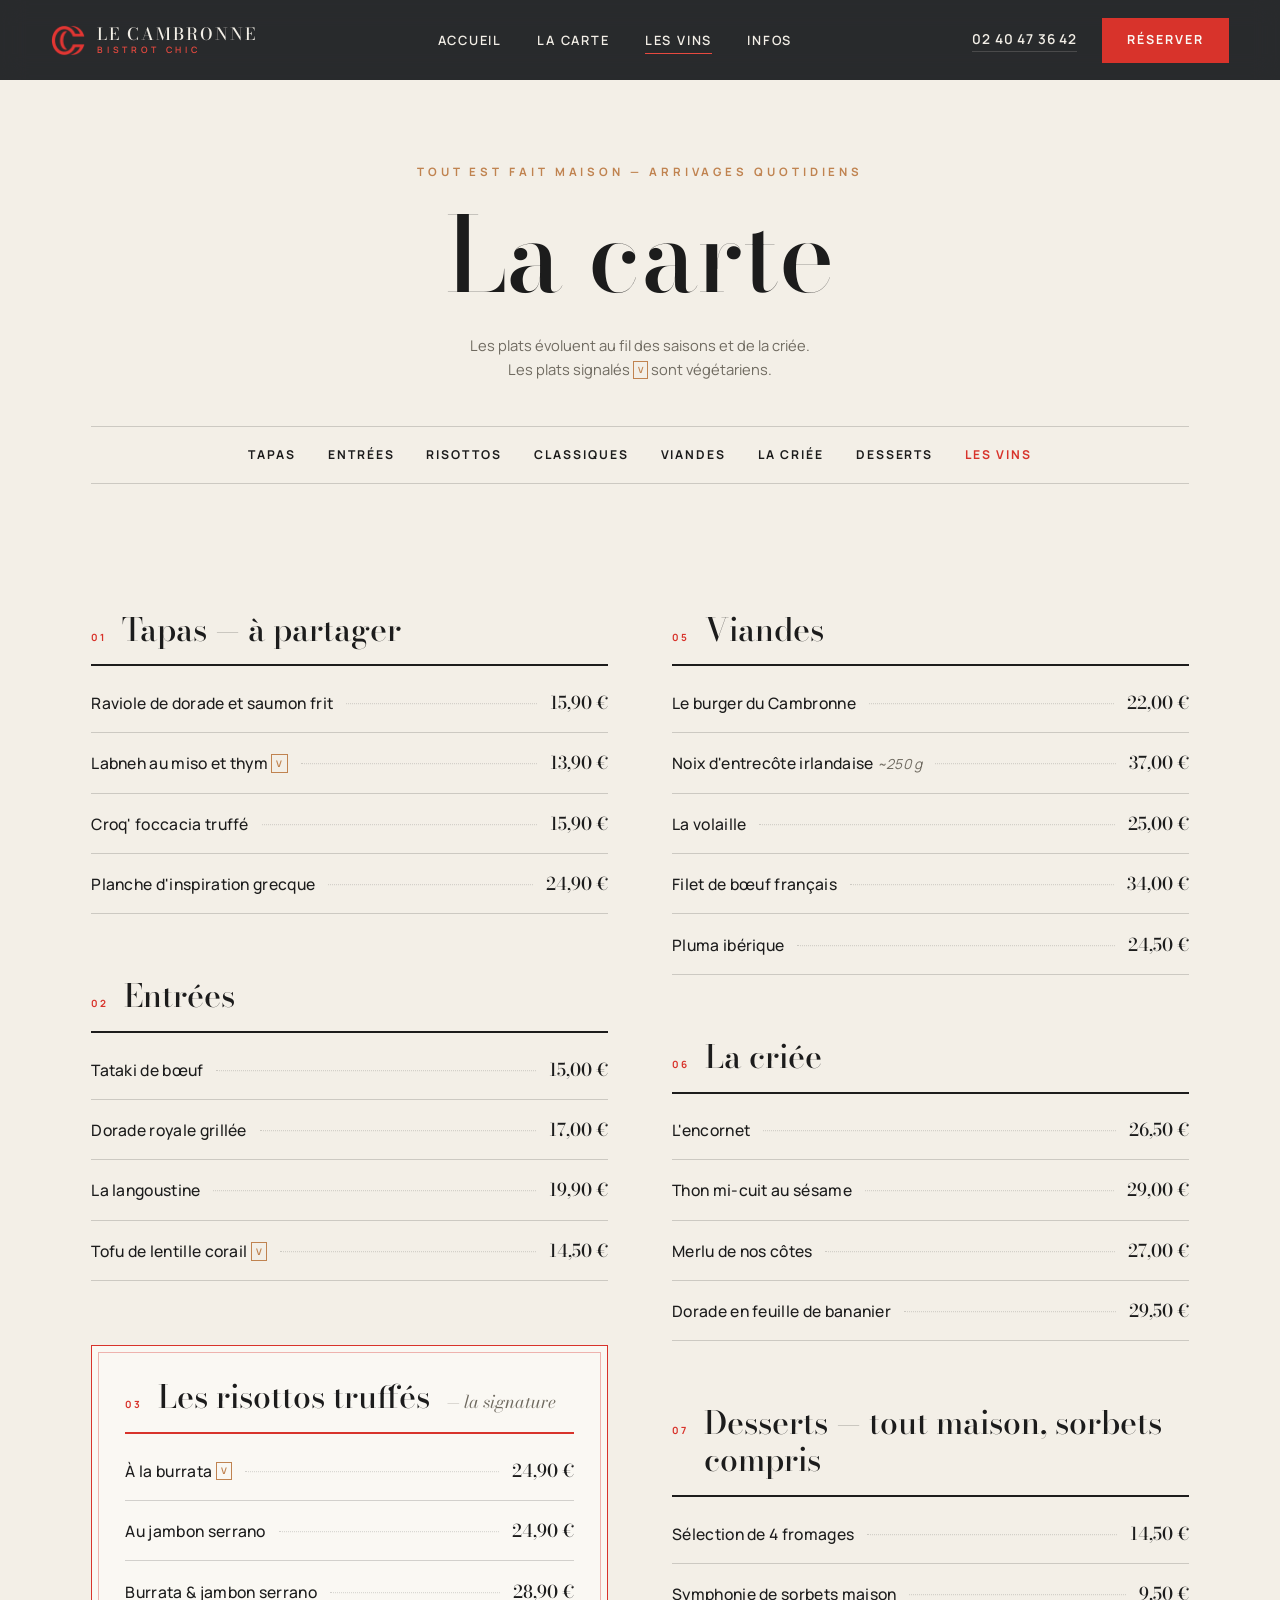
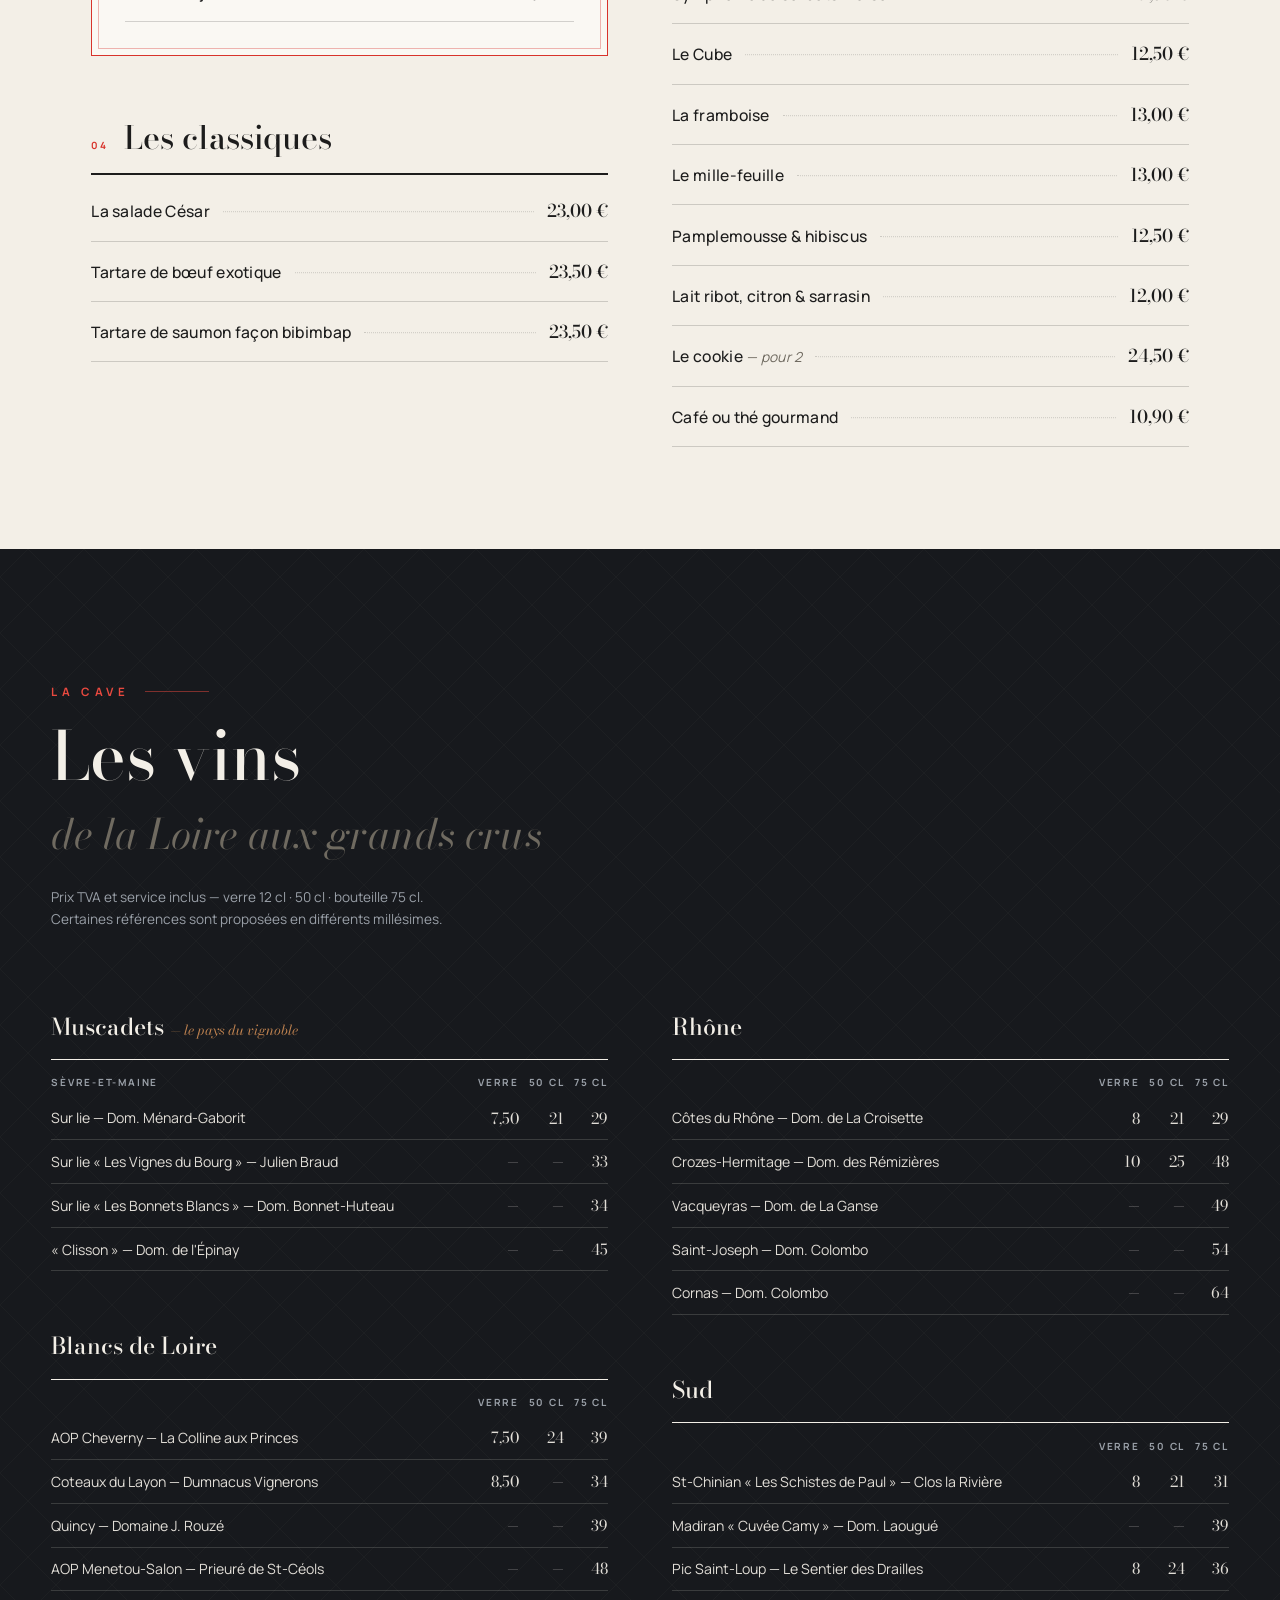
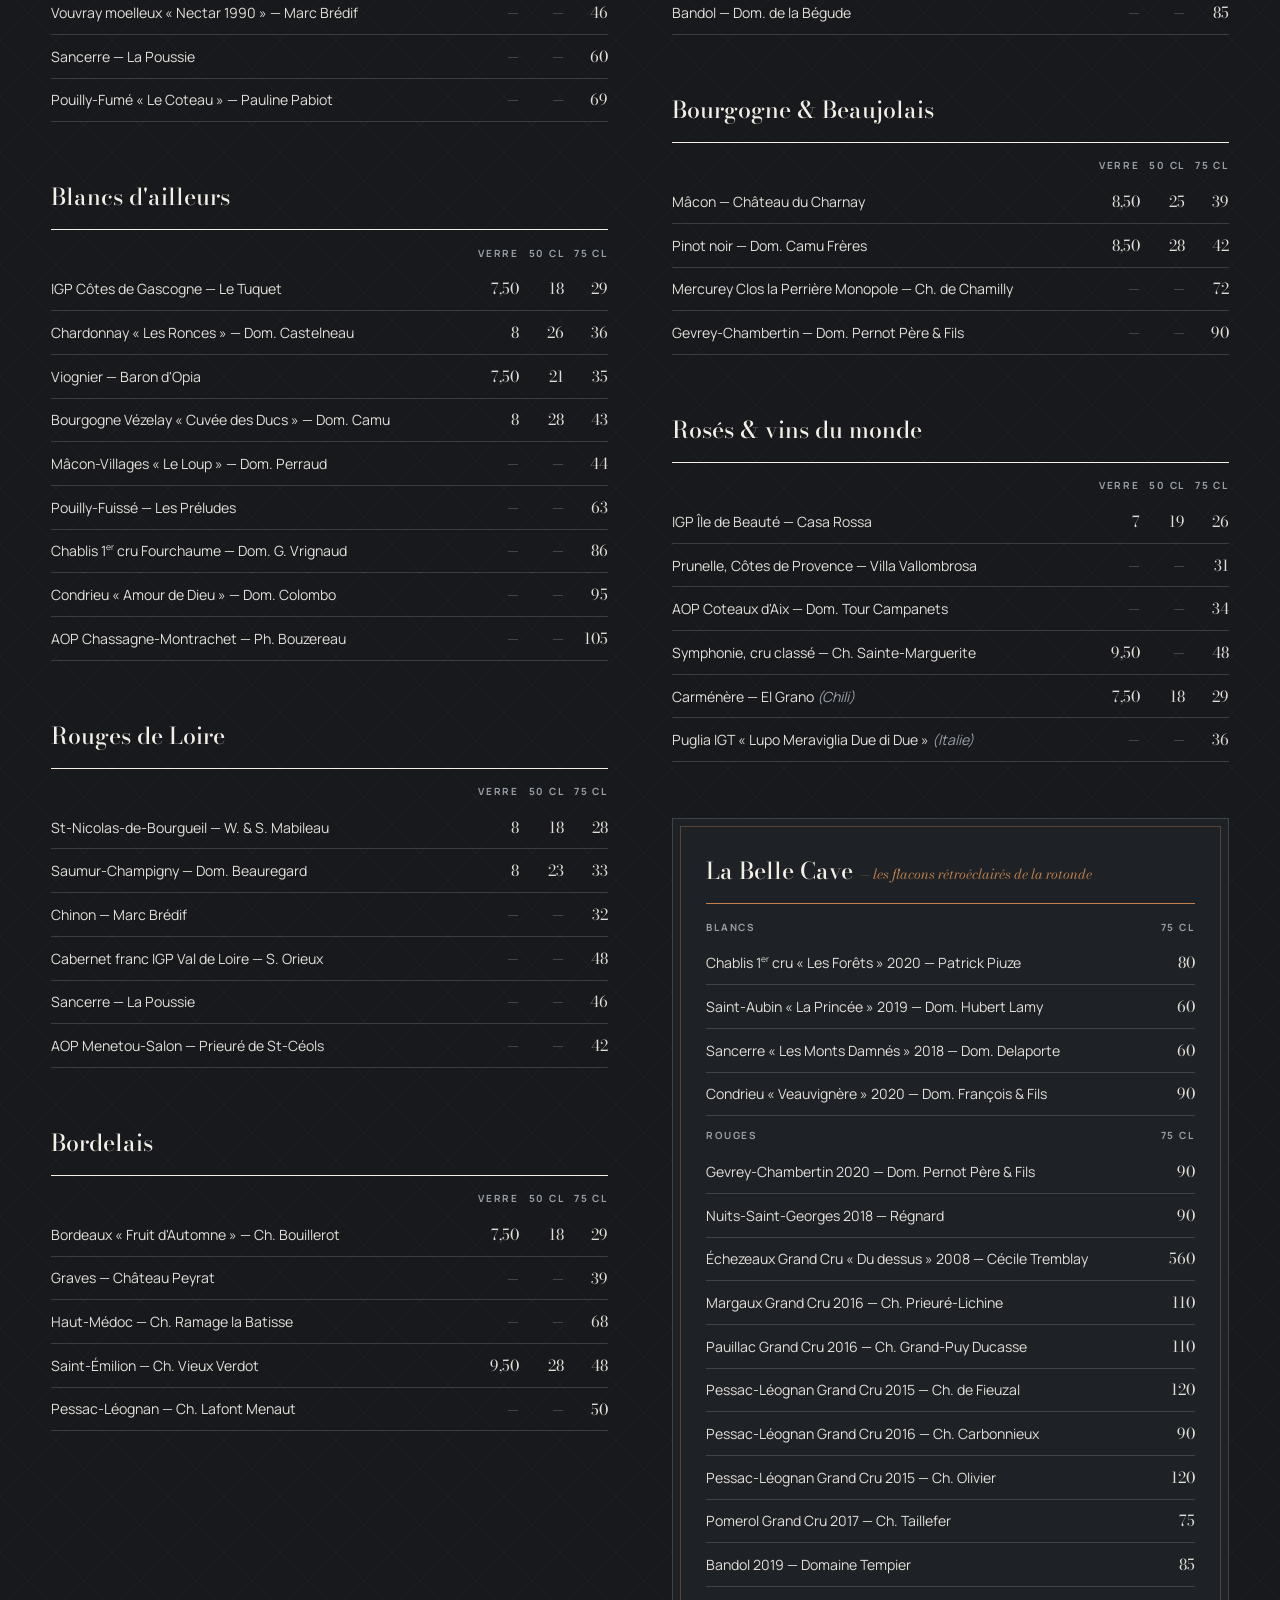
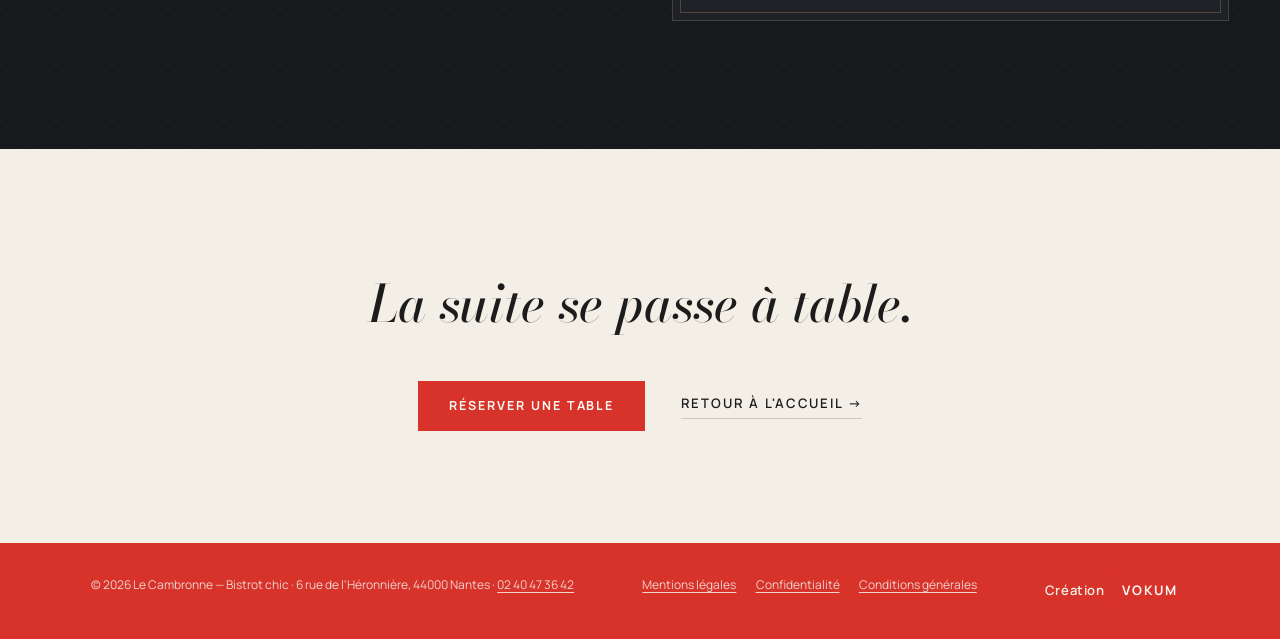
==== commit ca241ce1: "Perf: attributs d'image (CLS, lazy-loading, priorite LCP) et recompression - width/height ajoutes de" ====
--- a/carte.html
+++ b/carte.html
@@ -23,7 +23,7 @@
   <header class="nav nav--fond" id="nav">
     <div class="nav__inner">
       <a class="nav__brand" href="index.html" aria-label="Le Cambronne — accueil">
-        <img src="assets/img/le_c.png" alt="" width="34" height="34" class="nav__c">
+        <img src="assets/img/le_c.png" alt="" width="34" height="34" class="nav__c" decoding="async">
         <span class="nav__name">Le&nbsp;Cambronne<em>Bistrot&nbsp;chic</em></span>
       </a>
       <nav class="nav__links" aria-label="Navigation principale">
--- a/styles.css
+++ b/styles.css
@@ -1121,12 +1121,32 @@
   padding: 1.4rem var(--gouttiere) 2rem;
   border-top: 1px solid rgba(250, 248, 243, 0.28);
   font-size: 0.75rem;
-  opacity: 0.85;
+  color: rgba(243, 239, 231, 0.85);
 }
 .footer__mentions a { text-decoration: underline; text-underline-offset: 3px; }
 .footer__liens { display: flex; gap: 1.2rem; flex-wrap: wrap; }
-.footer__credit { color: var(--cuivre); }
-.footer__credit a { color: var(--cuivre); }
+.footer__credit {
+  display: inline-flex;
+  align-items: center;
+  gap: 0.55em;
+  color: var(--ivoire);
+  font-size: 0.82rem;
+  font-weight: 600;
+  letter-spacing: 0.04em;
+}
+.footer__credit a {
+  display: inline-block;
+  background: var(--rouge);
+  color: var(--blanc);
+  font-weight: 700;
+  letter-spacing: 0.14em;
+  text-transform: uppercase;
+  text-decoration: none;
+  padding: 0.4em 0.85em;
+  border-radius: 4px;
+  transition: background-color 0.3s var(--transition-douce), transform 0.3s var(--transition-douce);
+}
+.footer__credit a:hover { background: var(--rouge-vif); transform: translateY(-1px); }
 
 /* ==========================================================================
    Reveals au scroll — translation & clip-path uniquement, jamais de scale
